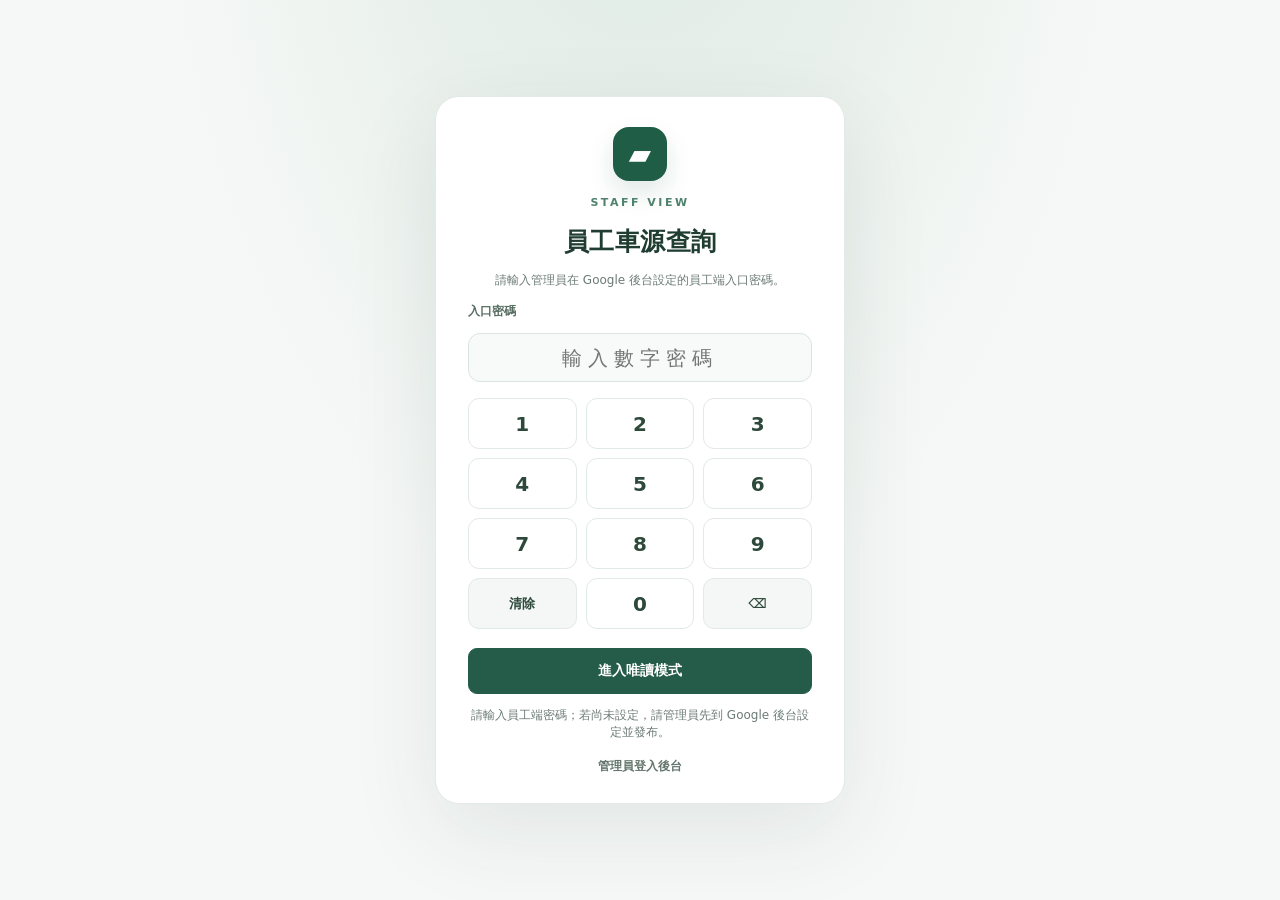
==== index.html @ 8488b162 "Add files via upload" ====
<!doctype html><html lang="zh-Hant"><head>
<meta charset="utf-8"><meta name="viewport" content="width=device-width,initial-scale=1,viewport-fit=cover">
<meta name="theme-color" content="#173c31"><meta name="description" content="車行 ERP 唯讀車源與貸款試算">
<title>車行 ERP｜員工查車</title><link rel="icon" type="image/svg+xml" href="assets/favicon.svg">
<link rel="stylesheet" href="assets/style.css?v=4.5"><link rel="manifest" href="manifest.webmanifest"><link rel="apple-touch-icon" href="assets/apple-touch-icon.png"><script defer src="site-config.js"></script><script defer src="assets/staff.js?v=4.5"></script>
<script>
window.addEventListener('error', function(ev) {
  var msg=document.getElementById('message'), count=document.getElementById('result-count');
  var gate=document.getElementById('staff-gate-note');
  if(gate && document.getElementById('staff-gate') && !document.getElementById('staff-gate').classList.contains('hidden')) { gate.textContent='員工頁程式發生錯誤：'+(ev.message||'未知錯誤');gate.classList.add('error'); }
  if(msg && count && count.textContent.indexOf('讀取')!==-1) {
    msg.textContent='前台程式執行失敗：'+(ev.message||'未知錯誤')+'。請確認 assets/staff.js 已更新到 V4.3。';
    msg.classList.remove('hidden');msg.classList.add('error');count.textContent='載入失敗';
  }
});
window.addEventListener('load', function(){
 setTimeout(function(){
  var count=document.getElementById('result-count'),msg=document.getElementById('message');
  if(count && msg && (count.textContent==='載入中…'||count.textContent==='正在讀取…')) {
   msg.textContent='前台啟動逾時：請確認 index.html 與 assets/staff.js 使用相同版本（V4.3）。';
   msg.classList.remove('hidden');msg.classList.add('error');count.textContent='載入逾時';
  }
 },18000);
});
</script></head><body>
<section id="staff-gate" class="staff-gate" aria-label="員工端入口密碼">
 <form id="staff-gate-form" class="staff-gate-panel" autocomplete="off">
  <div class="gate-mark">▰</div><p class="eyebrow">STAFF VIEW</p><h1>員工車源查詢</h1>
  <p class="small-muted">請輸入管理員在 Google 後台設定的員工端入口密碼。</p>
  <label for="staff-gate-pass">入口密碼</label>
  <input type="password" id="staff-gate-pass" required inputmode="none" pattern="[0-9]+" autocomplete="off" aria-label="數字入口密碼" placeholder="輸入數字密碼">
  <div class="pin-pad" id="staff-pin-pad" aria-label="螢幕數字鍵盤">
    <button type="button" data-pin="1">1</button><button type="button" data-pin="2">2</button><button type="button" data-pin="3">3</button>
    <button type="button" data-pin="4">4</button><button type="button" data-pin="5">5</button><button type="button" data-pin="6">6</button>
    <button type="button" data-pin="7">7</button><button type="button" data-pin="8">8</button><button type="button" data-pin="9">9</button>
    <button type="button" data-pin="clear" aria-label="清除">清除</button><button type="button" data-pin="0">0</button><button type="button" data-pin="back" aria-label="刪除一位">⌫</button>
  </div>
  <button type="submit" class="btn-primary" id="staff-gate-submit">進入唯讀模式</button>
  <div id="staff-gate-note" role="status" class="small-muted">準備檢查已發布的設定…</div>
  <a id="gate-admin-link" href="#" class="small-link">管理員登入後台</a>
 </form>
</section>
<div id="staff-app" class="hidden">
<header class="staff-header"><div class="staff-shell staff-header-in">
  <a href="./" class="identity identity-link"><div class="logo">▰</div><div><strong id="staff-brand">車行 ERP</strong><small>STAFF INVENTORY · READ ONLY</small></div></a>
  <nav class="header-actions"><a href="#" class="small-link" id="staff-admin-link" aria-disabled="true">登入後台</a><button type="button" class="small-link" id="staff-logout" style="border:0;background:transparent;cursor:pointer">離開唯讀</button><span class="chip">唯讀模式</span></nav>
</div></header>
<main class="staff-shell staff-main">
  <div class="staff-notice hidden" id="staff-notice"><b>公告</b><div class="staff-notice-clip"><span id="staff-notice-text"></span></div></div>
<section class="staff-home" aria-label="首頁展示圖片"><div id="staff-home-photo" class="staff-home-photo"><div class="staff-home-empty">DEALERSHIP · VEHICLE SHOWCASE</div></div><div class="staff-home-overlay"><strong>精選車源 · 車行 ERP</strong><small id="staff-home-counter">首頁圖片尚未發布</small></div><div class="staff-home-nav"><button type="button" id="staff-home-prev" aria-label="上一張">‹</button><button type="button" id="staff-home-next" aria-label="下一張">›</button></div><div id="staff-home-dots" class="staff-home-dots"></div></section>
<div class="staff-inventory-overview"><div><strong id="count-stock">—</strong><span>非售出</span></div><div><strong id="count-reserved">—</strong><span>收訂</span></div><div><strong id="count-incoming">—</strong><span>即將到港</span></div></div>
  <div class="public-warning">這是公開唯讀資料。確認報價或收訂前，請向管理員核實最新狀態。</div>
  <section class="toolbar panel-lite" aria-label="車輛搜尋與篩選">
   <div class="toolbar-grid"><label class="field search"><span>車輛搜尋</span><input id="search" type="search" placeholder="廠牌、型號、年份、配備…" autocomplete="off"></label>
    <div class="field"><span>廠牌（可複選）</span><details class="multi-select"><summary id="filter-label-brand">廠牌 · 全部</summary><div class="multi-menu" id="filter-brand"></div></details></div>
    <div class="field"><span>在庫位子（可複選）</span><details class="multi-select"><summary id="filter-label-location">在庫位子 · 全部</summary><div class="multi-menu" id="filter-location"></div></details></div>
    <div class="field"><span>車輛狀態（可複選）</span><details class="multi-select"><summary id="filter-label-status">車輛狀態 · 已選 3</summary><div class="multi-menu" id="filter-status"></div></details></div>
    <div class="field"><span>售賣形式（可複選）</span><details class="multi-select"><summary id="filter-label-sale-type">售賣形式 · 全部</summary><div class="multi-menu" id="filter-sale-type"></div></details></div>
    <label class="field"><span>排序</span><select id="sort"><option value="newest">最新購入</option><option value="age">在庫最久</option><option value="price-asc">價格低到高</option><option value="price-desc">價格高到低</option><option value="km">里程低到高</option></select></label>
   </div>
   <div class="toolbar-bottom"><div><button class="btn-lite" id="filters-clear" type="button">清除篩選</button> <strong id="result-count">載入中…</strong><span id="published-at" class="small-muted"></span></div><div class="toolbar-buttons"><button class="btn-lite" id="refresh">↻ 重新讀取</button><button class="btn-lite" id="loan-open">貸款試算</button><button class="btn-lite" id="tools-open">常用工具</button><label class="erp45-staff-layout" for="staff-grid-layout">每排 <select id="staff-grid-layout" aria-label="車源每排台數"><option value="1">1 台</option><option value="2" selected>2 台</option><option value="4">4 台</option></select></label><button class="btn-primary" id="print-open">列印清單</button></div></div>
  </section>
  <section aria-label="車源清單"><div class="section-title"><h2>車輛列表</h2><span id="selection-count" class="small-muted"></span></div><div id="message" class="message-box" role="status">正在讀取最新車源…</div><div id="car-grid" class="cars-grid"></div></section>
  <footer class="staff-footer">ERP V4.5 · GitHub Pages 唯讀車源。資料可能有發布延遲。</footer>
</main></div>
<div class="overlay hidden" id="car-modal" role="dialog" aria-modal="true" aria-labelledby="modal-title"><div class="detail-dialog"><div class="dialog-bar"><div><span class="eyebrow">VEHICLE DETAILS</span><h2 id="modal-title">車輛詳情</h2></div><button class="icon-button" id="modal-close" aria-label="關閉詳情">×</button></div><div class="detail-body" id="modal-body"></div></div></div>
<div class="overlay hidden" id="loan-modal" role="dialog" aria-modal="true" aria-labelledby="loan-title"><div class="small-dialog"><div class="dialog-bar"><h2 id="loan-title">車貸試算機</h2><button class="icon-button" id="loan-close" aria-label="關閉貸款試算">×</button></div><p class="small-muted">本息平均攤還示意，未包含手續費、動保費及其他費用。</p><div class="loan-fields"><label>車價（萬元）<input id="loan-price" type="number" min="0" value="100" step="0.1"></label><label>頭期款（萬元）<input id="loan-down" type="number" min="0" value="20" step="0.1"></label><label>年利率（%）<input id="loan-rate" type="number" min="0" value="4" step="0.1"></label><label>期數（月）<select id="loan-months"><option value="24">24</option><option value="36">36</option><option value="48">48</option><option value="60" selected>60</option><option value="72">72</option><option value="84">84</option></select></label></div><div class="loan-result"><span>預估每月繳款</span><strong id="loan-monthly">—</strong><small id="loan-details"></small></div><p id="loan-error" class="error-line" role="status"></p></div></div>
<div class="lightbox hidden" id="lightbox" role="dialog" aria-modal="true" aria-label="全螢幕照片"><button class="lightbox-close" id="lightbox-close">關閉 ×</button><button id="lightbox-prev" class="lightbox-prev" aria-label="上一張">‹</button><img id="lightbox-img" alt="車輛照片"><button id="lightbox-next" class="lightbox-next" aria-label="下一張">›</button><div class="lightbox-caption" id="lightbox-caption"></div></div>
<div class="overlay hidden" id="tools-modal" role="dialog" aria-modal="true" aria-labelledby="tools-title">
<div class="small-dialog"><div class="dialog-bar"><h2 id="tools-title">常用工具</h2><button class="icon-button" id="tools-close" type="button" aria-label="關閉工具列">×</button></div>
<p><button type="button" class="btn-lite" id="tools-loan">開啟車貸試算機</button></p>
<p><a class="btn-lite" target="_blank" rel="noopener noreferrer" href="https://austinshiang.github.io/carTax-/">汽車稅金結算計算機 ↗</a></p>
<p><a class="btn-lite" target="_blank" rel="noopener noreferrer" href="https://austinshiang.github.io/ImportFlow/">ImportFlow 進口車成本試算 ↗</a></p>
<p><a class="btn-lite" target="_blank" rel="noopener noreferrer" href="https://www.etax.nat.gov.tw/">財政部稅務入口網 ↗</a></p>
<p><a class="btn-lite" target="_blank" rel="noopener noreferrer" href="https://www.mvdis.gov.tw/">監理服務網 ↗</a></p>
</div></div>
<div id="staff-print-modal" class="overlay hidden erp45-print-overlay" role="dialog" aria-modal="true" aria-labelledby="staff-print-title"><div class="erp45-print-dialog"><div class="erp45-print-dialog-head"><div><h2 id="staff-print-title">A4 紙本方磚列印設定</h2><p>自訂篩選條件，以一排 5 台方磚樣式輸出至 A4 紙張</p></div><button id="staff-print-close" type="button" aria-label="關閉列印設定">×</button></div><div class="erp45-print-dialog-body" id="staff-print-options"></div><div class="erp45-print-dialog-foot"><span id="staff-print-count"></span><div><button id="staff-print-cancel" type="button" class="btn-lite">取消關閉</button><button id="staff-print-run" type="button" class="btn-primary">▣ 確認列印（A4 五欄）</button></div></div></div></div>
<div id="print-sheet" class="print-sheet"></div>
</body></html>
---- assets/style.css ----
:root{--bg:#f5f7f6;--text:#213831;--muted:#6c7b76;--line:#e2e9e4;--green:#245c49;--green2:#184b3a;--gold:#ac7932;--red:#b04c4d;--card:#fff;--shadow:0 12px 44px rgba(28,54,44,.065);font-family:system-ui,-apple-system,'Noto Sans TC','Microsoft JhengHei',sans-serif;color:var(--text);background:var(--bg)}*{box-sizing:border-box}body{margin:0}button,input,select{font:inherit}button{cursor:pointer}a{color:inherit;text-decoration:none}.hidden{display:none!important}.small-muted{font-size:12px;color:var(--muted)}.eyebrow{color:#4e826d;font-weight:800;font-size:11px;letter-spacing:2.5px;text-transform:uppercase}.chip{background:#e5f2e8;color:#265e43;border-radius:100px;font-size:11px;font-weight:800;padding:8px 11px;white-space:nowrap}.chip.soft{background:#edf2ef}.identity{display:flex;align-items:center;gap:12px}.identity .logo{width:45px;height:45px;border-radius:13px;background:var(--green2);color:#f6fff8;display:flex;align-items:center;justify-content:center;font-size:25px}.identity strong{display:block;font-size:17px;letter-spacing:.5px}.identity small{display:block;font-size:9px;color:var(--muted);letter-spacing:1.8px;margin-top:3px}.portal-body{min-height:100vh;background:radial-gradient(circle at 90% 7%,#e3f2e8,transparent 33%),#f6f8f6}.portal-wrap{max-width:1090px;margin:0 auto;padding:24px 24px 18px;min-height:100vh;display:flex;flex-direction:column}.portal-head{display:flex;align-items:center;justify-content:space-between;gap:12px}.portal-intro{margin:70px 0 40px;max-width:720px}.portal-intro h1{font-size:clamp(33px,5vw,57px);line-height:1.3;letter-spacing:-1.5px;margin:8px 0 14px}.portal-intro>p:last-child{font-size:15px;line-height:1.9;color:var(--muted)}.gateway-grid{display:grid;grid-template-columns:1fr 1fr;gap:22px}.gateway{display:flex;flex-direction:column;min-height:288px;border:1px solid var(--line);border-radius:22px;background:#fff;box-shadow:var(--shadow);padding:27px;transition:transform .18s,box-shadow .18s;position:relative}.gateway:hover{transform:translateY(-3px);box-shadow:0 20px 52px rgba(28,54,44,.11)}.gateway-icon{font-size:27px;font-weight:600;width:47px;height:47px;border-radius:14px;display:flex;align-items:center;justify-content:center;background:#eaf4ed;color:var(--green)}.admin-gateway .gateway-icon{background:#f0efe9;color:#817047}.gateway-tag{font-size:10px;font-weight:800;letter-spacing:1.5px;color:#618270;margin-top:24px}.admin-gateway .gateway-tag{color:#998055}.gateway h2{font-size:22px;margin:7px 0}.gateway p{font-size:13px;line-height:1.85;color:var(--muted);margin:3px 0 22px}.gateway-action{margin-top:auto;font-size:13px;font-weight:800;color:var(--green)}.gateway-action b{font-size:20px;vertical-align:middle;margin-left:7px}.admin-gateway[aria-disabled="true"]{opacity:.72}.portal-foot-note{background:#edf2ed;border:1px solid #dfebe2;border-radius:17px;padding:20px 23px;margin-top:25px;font-size:13px;line-height:1.85}.portal-foot-note p{color:var(--muted);margin:6px 0}.portal-foot-note #config-alert{color:#9a5438;font-weight:650}.portal-footer{color:#85938c;font-size:11px;margin-top:auto;padding-top:38px;text-align:center}.staff-header{background:#fff;border-bottom:1px solid var(--line);position:sticky;top:0;z-index:35}.staff-shell{max-width:1410px;margin:0 auto;padding:0 22px}.staff-header-in{min-height:72px;display:flex;align-items:center;justify-content:space-between;gap:15px}.header-actions{display:flex;gap:15px;align-items:center}.small-link{font-size:12px;font-weight:700;color:#63756d}.small-link[aria-disabled="true"]{opacity:.5;cursor:not-allowed}.staff-main{padding-top:24px}.staff-hero{background:linear-gradient(120deg,#1f5040,#335d4d);color:#fff;padding:26px 30px;border-radius:17px;display:flex;justify-content:space-between;gap:20px;align-items:center}.staff-hero .eyebrow{color:#b7dac2}.staff-hero h1{font-size:30px;letter-spacing:-.6px;margin:6px 0}.staff-hero p:not(.eyebrow){font-size:13px;color:#d4e5d9;margin:0}.hero-stats{display:flex;gap:23px}.hero-stats>div{text-align:center;min-width:66px}.hero-stats strong{font-size:28px;display:block;font-variant-numeric:tabular-nums}.hero-stats span{font-size:11px;color:#d4e5d9}.public-warning{margin:16px 0;background:#f9f4e6;border:1px solid #ebdfc1;border-radius:10px;color:#785e38;padding:11px 14px;font-size:12px;line-height:1.7}.panel-lite{background:var(--card);border:1px solid var(--line);border-radius:15px;box-shadow:var(--shadow)}.toolbar{padding:17px 18px;margin-bottom:19px}.toolbar-grid{display:grid;grid-template-columns:minmax(175px,1.6fr) repeat(5,minmax(90px,1fr));gap:10px}.field{display:flex;flex-direction:column;gap:6px;min-width:0}.field span{font-size:11px;font-weight:750;color:#697a71}.field input,.field select,.loan-fields input,.loan-fields select{height:39px;background:#fafcfb;border:1px solid #dce6df;border-radius:9px;padding:0 11px;min-width:0;width:100%;outline-color:#6ba88b}.toolbar-bottom{margin-top:16px;border-top:1px solid #edf0ec;padding-top:14px;display:flex;justify-content:space-between;align-items:center;gap:12px}.toolbar-bottom>div:first-child{display:flex;gap:12px;align-items:center;flex-wrap:wrap}.toolbar-bottom strong{font-size:14px}.toolbar-buttons{display:flex;gap:8px;flex-wrap:wrap}.btn-lite,.btn-primary{border:1px solid #dbe6df;background:white;color:var(--green);border-radius:9px;padding:10px 13px;font-weight:750;font-size:12px}.btn-primary{background:var(--green);border-color:var(--green);color:white}.btn-lite:disabled,.btn-primary:disabled{opacity:.45}.section-title{display:flex;align-items:center;justify-content:space-between;padding:0 2px;margin:15px 0 12px}.section-title h2{margin:0;font-size:19px}.cars-grid{display:grid;grid-template-columns:repeat(4,minmax(0,1fr));gap:16px}.car-card{border:1px solid #dce7e1;border-top:3px solid var(--loc,#338066);background:#fff;border-radius:14px;overflow:hidden;box-shadow:var(--shadow);cursor:pointer;position:relative;display:flex;flex-direction:column}.car-card:hover{transform:translateY(-2px);box-shadow:0 15px 32px rgba(20,48,36,.11)}.loc-0{--loc:#28745c}.loc-1{--loc:#457fa0}.loc-2{--loc:#b18a47}.loc-3{--loc:#8a6bb1}.loc-4{--loc:#b56f82}.loc-5{--loc:#60827c}.loc-6{--loc:#798d42}.loc-7{--loc:#9b7f86}.image-wrap{aspect-ratio:16/10;position:relative;background:#edf2ef;display:grid;place-items:center;overflow:hidden}.image-wrap img{width:100%;height:100%;object-fit:contain}.no-photo{color:#7f9188;font-size:12px}.status-badge{position:absolute;left:10px;top:10px;border-radius:6px;padding:6px 9px;font-size:11px;font-weight:850;color:white;background:#277355}.status-badge.reserved{background:#c37c27}.status-badge.incoming{background:#3a78a2}.status-badge.sold{background:#7e8081}.card-info{padding:14px 14px 15px;flex:1;display:flex;flex-direction:column}.card-info h3{font-size:16px;line-height:1.4;margin:4px 0;min-height:43px}.tiny-tags{display:flex;gap:6px;flex-wrap:wrap}.tiny-tag{font-size:10px;color:#446f61;background:#edf4ef;border-radius:5px;padding:4px 7px;font-weight:800}.tiny-tag.sale{color:#85613a;background:#f9f0e3}.car-meta{color:var(--muted);font-size:12px;margin:9px 0;line-height:1.8}.price-row{display:flex;justify-content:space-between;align-items:flex-end;gap:8px;margin-top:auto;padding-top:8px}.price-row strong{font-size:24px;color:#b54d43;letter-spacing:-.4px}.price-row strong small{font-size:12px;color:inherit}.price-row del{color:#96a49e;font-size:12px}.age{font-size:11px;border-radius:20px;padding:5px 8px;font-weight:800;background:#eaf5ed;color:#337451;white-space:nowrap}.age.warn{background:#fff1dc;color:#ae7c29}.age.urgent{background:#ffebeb;color:#ae4a4e}.age.none{background:#f0f3f1;color:#85918b}.sold-card img{filter:grayscale(1);opacity:.75}.message-box{padding:28px;text-align:center;background:#fff;border:1px dashed #d4e2d8;border-radius:12px;color:var(--muted);line-height:1.8;font-size:14px}.message-box.error{color:#ad4242;border-color:#f0c9c9;background:#fff8f8}.staff-footer{text-align:center;font-size:11px;color:#9aa6a0;padding:36px 0}.overlay{position:fixed;inset:0;background:rgba(18,33,27,.63);z-index:100;display:flex;align-items:center;justify-content:center;padding:20px}.detail-dialog{width:min(100%,910px);max-height:94dvh;overflow:auto;background:white;border-radius:15px;box-shadow:0 30px 90px rgba(0,0,0,.2)}.dialog-bar{display:flex;align-items:center;justify-content:space-between;padding:17px 21px;border-bottom:1px solid var(--line)}.dialog-bar h2{font-size:20px;margin:4px 0}.icon-button{border:0;background:#eff3ef;color:#506759;border-radius:9px;width:36px;height:36px;font-size:25px}.detail-body{padding:18px 21px 28px}.detail-main-photo{height:min(54vh,460px);background:#edf2ef;border-radius:12px;display:grid;place-items:center;overflow:hidden;cursor:zoom-in}.detail-main-photo img{width:100%;height:100%;object-fit:contain}.detail-thumbs{display:flex;gap:9px;overflow:auto;padding:12px 0}.detail-thumbs button{width:85px;height:62px;border-radius:7px;overflow:hidden;flex:none;border:2px solid transparent;background:#eef2ef;padding:0}.detail-thumbs button.selected{border-color:#236b4b}.detail-thumbs img{width:100%;height:100%;object-fit:contain}.detail-summary{display:flex;align-items:center;justify-content:space-between;gap:14px;flex-wrap:wrap}.detail-summary h3{margin:3px 0;font-size:24px}.detail-price{font-size:29px;font-weight:900;color:#b54d43}.detail-grid{margin-top:16px;display:grid;grid-template-columns:repeat(3,minmax(0,1fr));gap:9px}.detail-pair{background:#f7faf7;border:1px solid #e8eee8;border-radius:8px;padding:11px;min-width:0}.detail-pair b{font-size:10px;color:#809087;display:block;margin-bottom:6px}.detail-pair span{font-size:13px;overflow-wrap:anywhere}.detail-note{white-space:pre-wrap;line-height:1.85;font-size:13px;background:#f6f9f6;border-radius:9px;padding:14px}.small-dialog{width:min(100%,490px);max-height:90dvh;overflow:auto;background:white;border-radius:15px;padding:0 21px 21px}.small-dialog .dialog-bar{margin:0 -21px;padding:16px 21px}.small-dialog>p{line-height:1.7}.loan-fields{display:grid;grid-template-columns:1fr 1fr;gap:13px}.loan-fields label{font-size:12px;font-weight:650;color:var(--muted)}.loan-fields input,.loan-fields select{margin-top:6px}.loan-result{margin-top:16px;padding:17px;border-radius:12px;background:#eaf5ec}.loan-result span{display:block;color:#49725c;font-size:12px}.loan-result strong{display:block;font-size:30px;margin:6px 0;color:#1b6647}.loan-result small{color:#6a7f70;font-size:11px}.error-line{color:#ad4242;font-size:12px}.lightbox{position:fixed;z-index:200;inset:0;background:#111c19;display:grid;place-items:center}.lightbox img{width:min(94vw,1380px);height:85dvh;object-fit:contain}.lightbox-close,.lightbox-prev,.lightbox-next{position:absolute;border:0;color:#fff;background:#ffffff2a;border-radius:9px;padding:10px 14px;font-size:15px;z-index:1}.lightbox-close{right:20px;top:18px}.lightbox-prev,.lightbox-next{top:48%;font-size:36px;line-height:1}.lightbox-prev{left:13px}.lightbox-next{right:13px}.lightbox-caption{position:absolute;bottom:16px;color:#b9c7bf;font-size:12px}.print-sheet{display:none}.print-intro{font-size:12px;margin-bottom:8px}.print-cards{display:grid;grid-template-columns:repeat(4,1fr);gap:7px}.print-card{border:1px solid #ddd;border-radius:5px;overflow:hidden;break-inside:avoid;padding:5px}.print-card img{display:block;width:100%;height:84px;object-fit:contain}.print-card h4{font-size:11px;line-height:1.3;margin:4px 0}.print-card p{font-size:9px;margin:3px 0}.print-card strong{font-size:13px}.print-card.sold{filter:grayscale(1)}
@media(max-width:1200px){.toolbar-grid{grid-template-columns:repeat(3,minmax(0,1fr))}.toolbar-grid .search{grid-column:span 3}.cars-grid{grid-template-columns:repeat(3,minmax(0,1fr))}}@media(max-width:860px){.cars-grid{grid-template-columns:repeat(2,minmax(0,1fr))}.staff-hero{flex-direction:column;align-items:flex-start}.hero-stats{width:100%;justify-content:space-around}.portal-intro{margin:55px 0 28px}.gateway-grid{gap:12px}.gateway{padding:21px;min-height:300px}}@media(max-width:600px){.portal-wrap{padding:18px 15px}.portal-intro{margin:42px 0 22px}.portal-intro h1{font-size:35px}.portal-intro>p:last-child{font-size:13px}.gateway-grid{grid-template-columns:1fr}.gateway{min-height:230px}.portal-foot-note{font-size:12px;padding:15px}.staff-shell{padding:0 12px}.staff-header-in{min-height:66px}.identity .logo{width:39px;height:39px}.identity strong{font-size:14px}.identity small{font-size:8px;letter-spacing:.8px}.header-actions{gap:8px}.header-actions .chip{display:none}.small-link{font-size:11px}.staff-main{padding-top:12px}.staff-hero{padding:20px 17px;border-radius:13px}.staff-hero h1{font-size:25px}.hero-stats strong{font-size:23px}.toolbar{padding:13px}.toolbar-grid{grid-template-columns:repeat(2,minmax(0,1fr));gap:9px}.toolbar-grid .search{grid-column:span 2}.toolbar-bottom{align-items:stretch;flex-direction:column}.toolbar-buttons{display:grid;grid-template-columns:repeat(3,1fr)}.btn-lite,.btn-primary{padding:10px 7px;font-size:11px}.cars-grid{gap:9px}.card-info{padding:10px}.card-info h3{font-size:13px;min-height:38px}.car-meta{font-size:11px;margin:6px 0}.price-row{flex-direction:column;align-items:flex-start;gap:6px}.price-row strong{font-size:21px}.age{font-size:10px}.image-wrap{aspect-ratio:16/10}.status-badge{font-size:10px}.overlay{padding:6px}.detail-dialog{max-height:96dvh;border-radius:10px}.detail-body{padding:11px}.detail-main-photo{height:43dvh}.detail-thumbs button{width:69px;height:50px}.detail-grid{grid-template-columns:repeat(2,minmax(0,1fr))}.detail-summary h3{font-size:19px}.detail-price{font-size:23px}.dialog-bar{padding:12px}.dialog-bar h2{font-size:17px}.staff-footer{font-size:10px}}
@page{size:A4 landscape;margin:9mm}@media print{body{background:white!important}.staff-header,.staff-main,.overlay,.lightbox{display:none!important}.print-sheet{display:block!important}.print-card{break-inside:avoid}.print-card img{height:22mm}.print-cards{grid-template-columns:repeat(5,1fr)}.print-card h4{font-size:9px}.print-card p{font-size:8px}}

/* V3.8 square image preservation and checkbox facets */
.image-wrap{aspect-ratio:1/1;background:#f8faf8;overflow:hidden}
.image-wrap img{width:100%;height:100%;object-fit:contain;object-position:center}
.detail-main-photo{height:auto;min-height:240px;aspect-ratio:1/1;max-height:70dvh;background:#f8faf8}
.detail-main-photo img{max-width:100%;max-height:100%;object-fit:contain}
.multi-select{position:relative;width:100%}
.multi-select summary{border:1px solid #dce6df;border-radius:9px;padding:10px 11px;background:white;cursor:pointer;font-size:12px;list-style:none;white-space:nowrap;overflow:hidden;text-overflow:ellipsis}
.multi-select summary::after{content:'⌄';float:right;margin-left:6px}
.multi-select[open] summary{border-color:#42856b}
.multi-menu{position:absolute;z-index:65;top:calc(100% + 3px);left:0;width:max(100%,190px);max-height:260px;overflow:auto;background:#fff;border:1px solid #dce6df;border-radius:10px;padding:7px;box-shadow:0 15px 35px #12291f24}
.multi-option{display:flex;align-items:center;gap:9px;padding:8px;border-radius:6px;cursor:pointer;font-size:12px}
.multi-option:hover{background:#f0f5f1}.multi-option input{width:16px;height:16px;accent-color:#245c49}.multi-option small{margin-left:auto;color:#85918b}
@media(max-width:600px){.image-wrap{aspect-ratio:1/1}.detail-main-photo{height:auto;min-height:230px;max-height:62dvh}.multi-menu{width:max(100%,155px)}}


/* V3.8.2 image display fix */
.cars-grid{grid-template-columns:repeat(auto-fill,minmax(430px,1fr));gap:18px}
.car-card{display:grid;grid-template-columns:minmax(300px,44%) 1fr;align-items:stretch;min-height:248px}
.image-wrap{aspect-ratio:auto;min-height:230px;height:100%;padding:12px;background:#f5f7f5;overflow:hidden}
.image-wrap img{width:100%;height:100%;object-fit:contain!important;object-position:center center;display:block}
.card-info{padding:18px 18px 16px;min-width:0}
.card-info h3{font-size:18px;min-height:auto;margin-top:8px}
.price-row{padding-top:12px}
.detail-main-photo{height:min(58vh,500px);padding:12px;background:#f5f7f5}
.detail-main-photo img,.detail-thumbs img{object-fit:contain!important;object-position:center center}
@media (max-width:1100px){.cars-grid{grid-template-columns:repeat(2,minmax(0,1fr))}.car-card{display:flex;flex-direction:column;min-height:unset}.image-wrap{aspect-ratio:4/3;min-height:auto;height:auto}.card-info{padding:15px}}
@media (max-width:640px){.cars-grid{grid-template-columns:1fr}.image-wrap{aspect-ratio:4/3;padding:10px}.detail-main-photo{height:min(44vh,340px);padding:10px}}

/* V3.8.3: 與 Google 管理後台一致的橫式車卡（維持圖片完整不裁切） */
body{background:#fff}
.cars-grid{display:grid;grid-template-columns:repeat(2,minmax(0,1fr));gap:12px}
.car-card{display:flex;flex-direction:row;align-items:stretch;min-width:0;min-height:215px;max-height:none;border-radius:14px;border:1px solid #e1e7ed;border-left:5px solid var(--loc,#a3b6ab);background:#fff;overflow:hidden;box-shadow:0 4px 16px rgba(30,45,60,.045)}
.car-card.reserved-card{border-top:2px solid #e6a05b;border-right:2px solid #e6a05b;border-bottom:2px solid #e6a05b}
.image-wrap{flex:0 0 43%;width:43%;height:auto;min-height:215px;aspect-ratio:auto;padding:0;position:relative;overflow:hidden;background:#f6f7f7;display:flex;align-items:center;justify-content:center}
.image-wrap img{display:block;width:100%;height:100%;position:absolute;inset:0;object-fit:contain!important;object-position:center center}
.status-badge{position:absolute;top:9px;left:9px;z-index:2;box-shadow:0 3px 10px #0002;border-radius:7px;font-size:11px;padding:6px 9px}
.card-info{flex:1;min-width:0;padding:12px 15px 13px;display:flex;flex-direction:column;gap:0}
.card-info h3{font-size:15px;line-height:1.35;font-weight:850;min-height:0;margin:0 0 6px;overflow-wrap:anywhere}
.tiny-tags{display:flex;flex-wrap:wrap;gap:5px}
.tiny-tag{border:1px solid #dae6ed;background:#eef4f9;color:#36526c;border-radius:6px;font-weight:850;font-size:10px;padding:3px 7px}
.tiny-tag.location-tag{border-color:var(--loc,#d4e1d8);background:#f8faf9;color:#384657}
.tiny-tag.sale.consignment{border-color:#d6c7ea;background:#f5effc;color:#78539d}
.card-date{display:flex;align-items:center;gap:5px 8px;flex-wrap:wrap;font-size:11px;color:#637588;margin-top:7px}
.age{font-size:11px;padding:6px 9px;border-radius:8px}
.card-specs{display:grid;grid-template-columns:repeat(2,minmax(0,1fr));gap:5px 10px;color:#556575;font-size:11px;margin-top:10px}
.card-specs span{min-width:0;overflow-wrap:anywhere}
.price-row{margin-top:auto;padding-top:10px;display:flex;flex-direction:row;justify-content:space-between;align-items:flex-end;gap:8px}
.old-price{font-size:11px;color:#83909b;text-decoration:line-through}
.price-row strong{font-size:30px;color:#bc2e3b;font-weight:900;line-height:1;white-space:nowrap;letter-spacing:-.04em}
.price-row strong small{font-size:12px;letter-spacing:0}
.detail-main-photo{height:min(55vh,520px);min-height:240px;aspect-ratio:auto;background:#f7f8f8;padding:10px}
.detail-main-photo img{width:100%;height:100%;max-width:100%;max-height:100%;object-fit:contain!important}
.detail-thumbs img{object-fit:contain!important}
@media(max-width:1100px){.cars-grid{grid-template-columns:repeat(2,minmax(0,1fr))}.car-card{display:flex;flex-direction:row;min-height:195px}.image-wrap{min-height:195px;aspect-ratio:auto;flex-basis:42%;width:42%}.card-info{padding:11px 12px}.price-row strong{font-size:25px}.card-specs{font-size:10px;gap:4px 6px}}
@media(max-width:760px){.cars-grid{grid-template-columns:1fr}.car-card{min-height:195px}.image-wrap{min-height:195px;flex-basis:43%;width:43%}.card-info h3{font-size:14px}}
@media(max-width:440px){.car-card{min-height:185px}.image-wrap{min-height:185px;flex-basis:43%;width:43%}.card-info{padding:10px 9px 10px 8px}.card-info h3{font-size:13px}.card-specs{grid-template-columns:repeat(2,minmax(0,1fr));font-size:10px;gap:4px}.card-date{font-size:10px}.age{padding:4px 6px;font-size:10px}.price-row strong{font-size:24px}.detail-main-photo{height:min(46vh,350px)}}
@media print{.cars-grid{display:none!important}}

/* V3.9 GitHub read-only image and gate */
.image-wrap{padding:0!important;overflow:hidden!important}
.image-wrap img{position:absolute!important;left:0!important;right:auto!important;top:50%!important;bottom:auto!important;inset:auto!important;width:100%!important;height:auto!important;max-height:none!important;max-width:none!important;transform:translateY(-50%)!important;object-fit:unset!important;display:block!important}
/* The source width always fits the image box. Square photos fill its width; only top/bottom may crop. */
.staff-gate{min-height:100dvh;padding:22px;background:radial-gradient(circle at 95% 0%,#d6e9dd,transparent 45%),#f4f7f5;display:grid;place-items:center}
.staff-gate-panel{background:#fff;border:1px solid #dfebe2;border-radius:19px;box-shadow:0 20px 65px rgba(26,67,49,.10);padding:31px;width:min(100%,430px);display:flex;flex-direction:column;gap:14px}
.staff-gate-panel h1{font-size:27px;margin:0;color:#234737}.staff-gate-panel p{margin:0;line-height:1.7}
.staff-gate-panel label{font-size:12px;font-weight:800;color:#586e63}.staff-gate-panel input{width:100%;border:1px solid #cfddd4;background:#f9fbf9;border-radius:9px;padding:13px 12px;font-size:16px}
.staff-gate-panel .btn-primary{font-size:14px}.gate-mark{font-size:36px;color:#20664c}
.staff-gate-panel #staff-gate-note.error{color:#b33d4a}.staff-gate-panel .small-link{margin-top:5px}
.detail-actions{display:flex;gap:9px;flex-wrap:wrap;margin:10px 0 16px}
.detail-actions .btn-lite{display:inline-flex;align-items:center;justify-content:center}
@media(max-width:600px){.staff-gate-panel{padding:25px 20px}.image-wrap img{width:100%!important;height:auto!important}}
@media print{.staff-gate,#tools-modal{display:none!important}}

/* V4.0: centered premium numeric entry */
.staff-gate{min-height:100dvh;display:flex;align-items:center;justify-content:center;padding:24px;background:radial-gradient(ellipse at 50% -28%,#dce9e1 0%,transparent 55%),#f6f8f7}
.staff-gate-panel{width:min(100%,410px);margin:auto;background:#fff;border:1px solid #e3eae7;box-shadow:0 28px 90px rgba(16,57,39,.095);border-radius:24px;padding:30px 32px 28px;display:flex;flex-direction:column;align-items:stretch;gap:13px;text-align:center}
.staff-gate-panel .gate-mark{width:54px;height:54px;margin:0 auto;background:#1f5d46;border-radius:16px;display:grid;place-items:center;color:#fff;box-shadow:0 12px 24px #21594022;font-size:29px}
.staff-gate-panel h1{font-size:25px;letter-spacing:.02em;color:#203d32;margin:0}
.staff-gate-panel p{line-height:1.65;margin:0}.staff-gate-panel label{text-align:left;font-size:12px;font-weight:750}
.staff-gate-panel input{height:49px;font-size:20px;text-align:center;letter-spacing:.3em;border-radius:12px;background:#f8faf9;border:1px solid #d9e5dc}
.pin-pad{display:grid;grid-template-columns:repeat(3,minmax(0,1fr));gap:9px;margin:3px 0 6px}
.pin-pad button{min-height:51px;border-radius:11px;border:1px solid #e2eae5;background:#fff;color:#2d493b;font-weight:750;font-size:20px;transition:background .12s,transform .12s}
.pin-pad button:active{background:#e4f0e9;transform:scale(.97)}.pin-pad button[data-pin="clear"],.pin-pad button[data-pin="back"]{font-size:13px;background:#f4f7f5}
.staff-gate-panel #staff-gate-submit{font-size:14px;min-height:46px}.staff-gate-panel .small-link{margin-top:4px}
@media(max-width:460px){.staff-gate{padding:12px}.staff-gate-panel{padding:25px 21px;border-radius:17px}.pin-pad button{min-height:48px}}

/* V4.0: consistent branded printing */
.staff-print-head{display:flex;align-items:center;gap:12px;padding-bottom:13px;margin-bottom:14px;border-bottom:2px solid #236647;break-after:avoid}
.staff-print-logo{background:#226747;color:#fff;border-radius:10px;width:44px;height:44px;display:grid;place-items:center;font-size:25px}.staff-print-head small{font-size:9px;color:#7a8d80;letter-spacing:1.3px}.staff-print-head h1{font-size:22px;margin:2px 0}.staff-print-head p{font-size:11px;margin:0;color:#63796b}.staff-print-head>span{font-size:10px;color:#667b70;margin-left:auto}.staff-print-foot{margin-top:18px;border-top:1px solid #d7e4db;padding-top:9px;font-size:10px;color:#7a877f}
/* Adjustable image position by changing only --photo-y; photo width always fills the available frame. */
.image-wrap{--photo-y:0px;overflow:hidden;position:relative}
.image-wrap img{position:absolute!important;inset:auto!important;left:0!important;top:calc(50% + var(--photo-y))!important;width:100%!important;height:auto!important;max-width:none!important;max-height:none!important;transform:translateY(-50%)!important;object-fit:unset!important}
@media print{.staff-print-head,.staff-print-foot{-webkit-print-color-adjust:exact;print-color-adjust:exact}.print-card img{object-fit:contain!important}.print-intro{display:none}}

/* V4.1 已售出強調：只在售出車卡呈現，不阻擋滑鼠點入詳情 */
.sold-card .image-wrap{position:relative}
.sold-stamp{position:absolute;z-index:5;top:50%;left:50%;transform:translate(-50%,-50%) rotate(-12deg);padding:10px 20px 9px;border:4px double #b7353f;border-radius:7px;background:rgba(255,249,249,.92);box-shadow:0 5px 18px rgba(30,20,20,.14);color:#aa2839;font-size:clamp(21px,3vw,38px);font-weight:950;letter-spacing:.08em;line-height:1;pointer-events:none;text-align:center}
.sold-stamp small{display:block;font-size:11px;letter-spacing:.25em;margin-top:6px}
.sold-date{width:100%;font-size:11px;font-weight:800;color:#ac3b45;background:#fff2f2;border-radius:5px;padding:5px 7px;margin-top:2px}
.sold-detail-note{display:block;margin:10px 0;padding:10px 13px;border:2px solid #c14452;background:#fff3f3;color:#ad3142;font-weight:850;letter-spacing:.04em;border-radius:8px}
@media(max-width:560px){.sold-stamp{font-size:22px;padding:7px 12px;border-width:3px}.sold-stamp small{font-size:9px}}

/* V4.2 唯讀車源清單列印：車照滿版，價格突出 */
@media print{
 .print-cards{grid-template-columns:repeat(4,minmax(0,1fr))!important;gap:3mm!important}
 .print-card{padding:0!important;border:1px solid #cdd8d0!important;border-radius:2mm!important;display:flex!important;flex-direction:column;break-inside:avoid!important;overflow:hidden!important;background:#fff!important}
 .print-photo{width:100%;height:37mm;display:block;overflow:hidden;background:#f6f7f6}
 .print-photo img{width:100%!important;height:100%!important;object-fit:cover!important;object-position:center 44%!important;display:block!important}
 .print-photo-empty{display:grid;place-items:center;font-size:10px;color:#9aa59e}
 .print-card h4{padding:2mm 2.2mm 0;margin:0!important;font-size:9pt!important;min-height:22pt;line-height:1.2}
 .print-card p{padding:0 2.2mm;font-size:7pt!important;margin:1mm 0!important}
 .print-card strong{display:block;background:#fff1f1;color:#b9283c!important;font-size:16pt!important;font-weight:900;margin-top:auto;text-align:right;padding:1.7mm 2mm;line-height:1.1;-webkit-print-color-adjust:exact;print-color-adjust:exact}
 .print-card.sold .print-photo img{filter:grayscale(1)}
}


/* V4.3: synced public marquee and home carousel */
.staff-notice{display:flex;align-items:center;gap:12px;margin:15px 0 12px;background:#eaf4ef;border:1px solid #d5e8dd;border-radius:11px;min-height:42px;padding:6px 12px;color:#245d46;overflow:hidden}
.staff-notice>b{background:#246248;color:white;padding:6px 10px;border-radius:6px;font-size:11px;flex:none}
.staff-notice-clip{flex:1;min-width:0;overflow:hidden;white-space:nowrap}.staff-notice-clip span{display:inline-block;white-space:nowrap;padding-left:100%;animation:staff-ticker 22s linear infinite;font-size:13px;font-weight:750}
.staff-notice:hover span{animation-play-state:paused}@keyframes staff-ticker{from{transform:translateX(0)}to{transform:translateX(-100%)}}
.staff-home{position:relative;overflow:hidden;height:clamp(220px,27vw,385px);border-radius:16px;margin:0 0 13px;background:#235b45;color:white}
.staff-home-photo{position:absolute;inset:0;display:grid;place-items:center}.staff-home-photo img{width:100%;height:100%;object-fit:cover;object-position:center}
.staff-home-empty{font-size:clamp(14px,2.2vw,27px);font-weight:850;letter-spacing:2px;opacity:.55;padding:25px;text-align:center}
.staff-home-overlay{position:absolute;bottom:0;left:0;right:0;padding:36px 26px 22px;display:flex;flex-direction:column;gap:3px;background:linear-gradient(transparent,rgba(4,28,16,.75));pointer-events:none}.staff-home-overlay strong{font-size:21px}.staff-home-overlay small{font-size:12px}
.staff-home-nav{position:absolute;right:13px;top:47%;display:flex;gap:8px}.staff-home-nav button{width:37px;height:37px;border:0;border-radius:100%;background:#ffffffdf;color:#174c36;font-size:25px;cursor:pointer}
.staff-home-dots{position:absolute;top:17px;left:22px;display:flex;gap:6px}.staff-home-dots button{width:8px;height:8px;background:#ffffff77;border:0;padding:0;border-radius:10px}.staff-home-dots button.selected{width:22px;background:white}
.staff-inventory-overview{display:flex;justify-content:space-around;padding:13px;background:#f4f8f5;border-radius:12px;border:1px solid #dfe9e3;margin-bottom:15px;gap:10px}.staff-inventory-overview>div{text-align:center}.staff-inventory-overview strong{font-size:23px;display:block;color:#245d46}.staff-inventory-overview span{font-size:11px;color:#77887d}
@media(max-width:600px){.staff-home{height:216px}.staff-home-overlay{padding:28px 18px 14px}.staff-home-overlay strong{font-size:16px}}
@media(prefers-reduced-motion:reduce){.staff-notice-clip span{animation:none;padding-left:0;white-space:normal}}
@media print{.staff-notice,.staff-home,.staff-inventory-overview{display:none!important}}
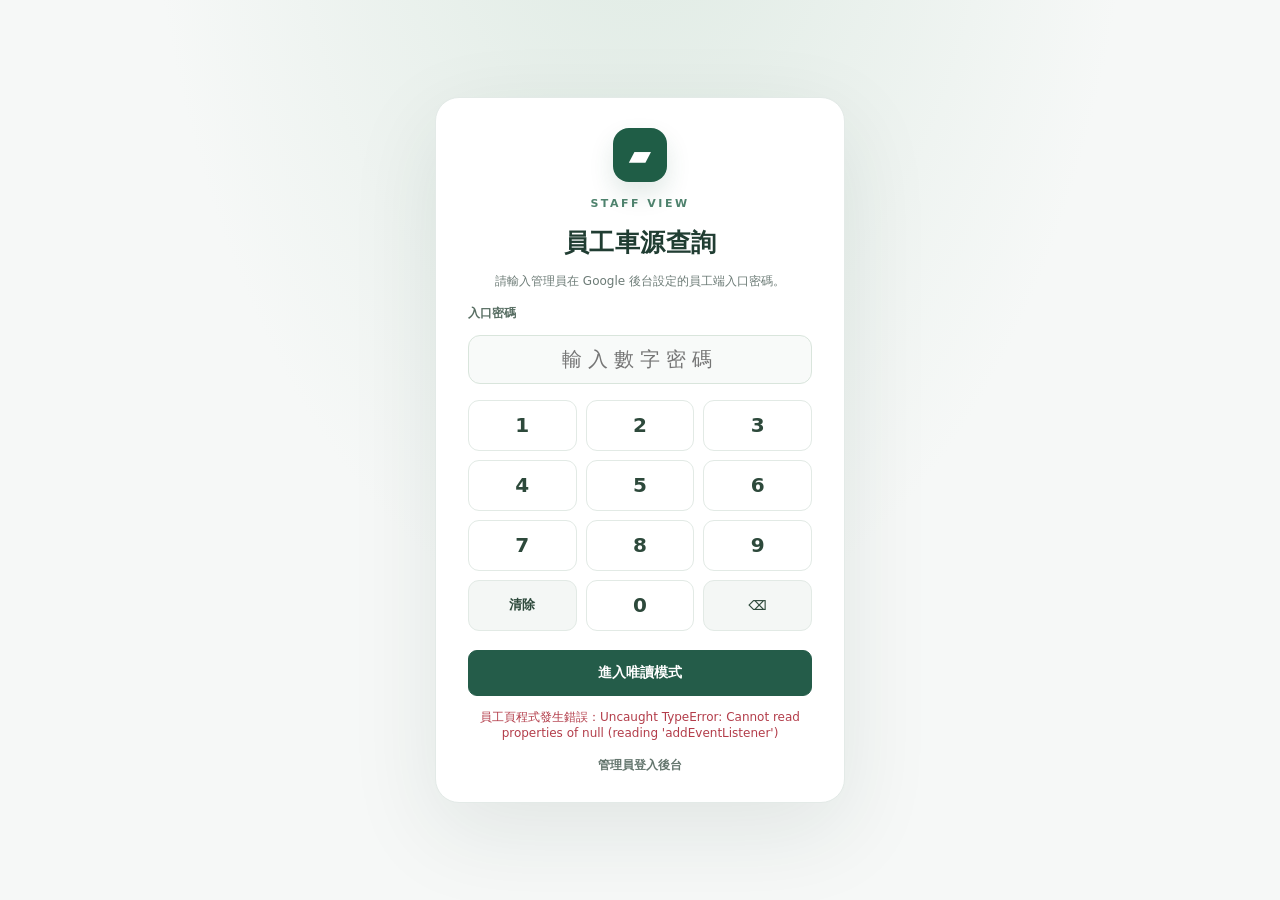
==== commit 0a228fbc: "Add files via upload" ====
--- a/index.html
+++ b/index.html
@@ -2,7 +2,7 @@
 <meta charset="utf-8"><meta name="viewport" content="width=device-width,initial-scale=1,viewport-fit=cover">
 <meta name="theme-color" content="#173c31"><meta name="description" content="車行 ERP 唯讀車源與貸款試算">
 <title>車行 ERP｜員工查車</title><link rel="icon" type="image/svg+xml" href="assets/favicon.svg">
-<link rel="stylesheet" href="assets/style.css?v=4.5"><link rel="manifest" href="manifest.webmanifest"><link rel="apple-touch-icon" href="assets/apple-touch-icon.png"><script defer src="site-config.js"></script><script defer src="assets/staff.js?v=4.5"></script>
+<link rel="stylesheet" href="assets/style.css?v=4.6"><link rel="manifest" href="manifest.webmanifest"><link rel="apple-touch-icon" href="assets/apple-touch-icon.png"><script defer src="site-config.js"></script><script defer src="assets/staff.js?v=4.6"></script>
 <script>
 window.addEventListener('error', function(ev) {
   var msg=document.getElementById('message'), count=document.getElementById('result-count');
@@ -58,22 +58,14 @@
     <div class="field"><span>售賣形式（可複選）</span><details class="multi-select"><summary id="filter-label-sale-type">售賣形式 · 全部</summary><div class="multi-menu" id="filter-sale-type"></div></details></div>
     <label class="field"><span>排序</span><select id="sort"><option value="newest">最新購入</option><option value="age">在庫最久</option><option value="price-asc">價格低到高</option><option value="price-desc">價格高到低</option><option value="km">里程低到高</option></select></label>
    </div>
-   <div class="toolbar-bottom"><div><button class="btn-lite" id="filters-clear" type="button">清除篩選</button> <strong id="result-count">載入中…</strong><span id="published-at" class="small-muted"></span></div><div class="toolbar-buttons"><button class="btn-lite" id="refresh">↻ 重新讀取</button><button class="btn-lite" id="loan-open">貸款試算</button><button class="btn-lite" id="tools-open">常用工具</button><label class="erp45-staff-layout" for="staff-grid-layout">每排 <select id="staff-grid-layout" aria-label="車源每排台數"><option value="1">1 台</option><option value="2" selected>2 台</option><option value="4">4 台</option></select></label><button class="btn-primary" id="print-open">列印清單</button></div></div>
+   <div class="toolbar-bottom"><div><button class="btn-lite" id="filters-clear" type="button">清除篩選</button> <strong id="result-count">載入中…</strong><span id="published-at" class="small-muted"></span></div><div class="toolbar-buttons"><button class="btn-lite" id="refresh">↻ 重新讀取</button><button class="btn-lite" id="loan-open">貸款試算</button><a class="btn-lite erp46-tool-btn" target="_blank" rel="noopener noreferrer" href="https://austinshiang.github.io/carTax-/">汽車稅金計算 ↗</a><a class="btn-lite erp46-tool-btn" target="_blank" rel="noopener noreferrer" href="https://austinshiang.github.io/ImportFlow/">進口車成本 ↗</a><label class="erp45-staff-layout" for="staff-grid-layout">每排 <select id="staff-grid-layout" aria-label="車源每排台數"><option value="1">1 台</option><option value="2" selected>2 台</option><option value="4">4 台</option></select></label><button class="btn-primary" id="print-open">列印清單</button></div></div>
   </section>
   <section aria-label="車源清單"><div class="section-title"><h2>車輛列表</h2><span id="selection-count" class="small-muted"></span></div><div id="message" class="message-box" role="status">正在讀取最新車源…</div><div id="car-grid" class="cars-grid"></div></section>
-  <footer class="staff-footer">ERP V4.5 · GitHub Pages 唯讀車源。資料可能有發布延遲。</footer>
+  <footer class="staff-footer">ERP V4.6 · GitHub Pages 唯讀車源。資料可能有發布延遲。</footer>
 </main></div>
 <div class="overlay hidden" id="car-modal" role="dialog" aria-modal="true" aria-labelledby="modal-title"><div class="detail-dialog"><div class="dialog-bar"><div><span class="eyebrow">VEHICLE DETAILS</span><h2 id="modal-title">車輛詳情</h2></div><button class="icon-button" id="modal-close" aria-label="關閉詳情">×</button></div><div class="detail-body" id="modal-body"></div></div></div>
 <div class="overlay hidden" id="loan-modal" role="dialog" aria-modal="true" aria-labelledby="loan-title"><div class="small-dialog"><div class="dialog-bar"><h2 id="loan-title">車貸試算機</h2><button class="icon-button" id="loan-close" aria-label="關閉貸款試算">×</button></div><p class="small-muted">本息平均攤還示意，未包含手續費、動保費及其他費用。</p><div class="loan-fields"><label>車價（萬元）<input id="loan-price" type="number" min="0" value="100" step="0.1"></label><label>頭期款（萬元）<input id="loan-down" type="number" min="0" value="20" step="0.1"></label><label>年利率（%）<input id="loan-rate" type="number" min="0" value="4" step="0.1"></label><label>期數（月）<select id="loan-months"><option value="24">24</option><option value="36">36</option><option value="48">48</option><option value="60" selected>60</option><option value="72">72</option><option value="84">84</option></select></label></div><div class="loan-result"><span>預估每月繳款</span><strong id="loan-monthly">—</strong><small id="loan-details"></small></div><p id="loan-error" class="error-line" role="status"></p></div></div>
 <div class="lightbox hidden" id="lightbox" role="dialog" aria-modal="true" aria-label="全螢幕照片"><button class="lightbox-close" id="lightbox-close">關閉 ×</button><button id="lightbox-prev" class="lightbox-prev" aria-label="上一張">‹</button><img id="lightbox-img" alt="車輛照片"><button id="lightbox-next" class="lightbox-next" aria-label="下一張">›</button><div class="lightbox-caption" id="lightbox-caption"></div></div>
-<div class="overlay hidden" id="tools-modal" role="dialog" aria-modal="true" aria-labelledby="tools-title">
-<div class="small-dialog"><div class="dialog-bar"><h2 id="tools-title">常用工具</h2><button class="icon-button" id="tools-close" type="button" aria-label="關閉工具列">×</button></div>
-<p><button type="button" class="btn-lite" id="tools-loan">開啟車貸試算機</button></p>
-<p><a class="btn-lite" target="_blank" rel="noopener noreferrer" href="https://austinshiang.github.io/carTax-/">汽車稅金結算計算機 ↗</a></p>
-<p><a class="btn-lite" target="_blank" rel="noopener noreferrer" href="https://austinshiang.github.io/ImportFlow/">ImportFlow 進口車成本試算 ↗</a></p>
-<p><a class="btn-lite" target="_blank" rel="noopener noreferrer" href="https://www.etax.nat.gov.tw/">財政部稅務入口網 ↗</a></p>
-<p><a class="btn-lite" target="_blank" rel="noopener noreferrer" href="https://www.mvdis.gov.tw/">監理服務網 ↗</a></p>
-</div></div>
 <div id="staff-print-modal" class="overlay hidden erp45-print-overlay" role="dialog" aria-modal="true" aria-labelledby="staff-print-title"><div class="erp45-print-dialog"><div class="erp45-print-dialog-head"><div><h2 id="staff-print-title">A4 紙本方磚列印設定</h2><p>自訂篩選條件，以一排 5 台方磚樣式輸出至 A4 紙張</p></div><button id="staff-print-close" type="button" aria-label="關閉列印設定">×</button></div><div class="erp45-print-dialog-body" id="staff-print-options"></div><div class="erp45-print-dialog-foot"><span id="staff-print-count"></span><div><button id="staff-print-cancel" type="button" class="btn-lite">取消關閉</button><button id="staff-print-run" type="button" class="btn-primary">▣ 確認列印（A4 五欄）</button></div></div></div></div>
 <div id="print-sheet" class="print-sheet"></div>
 </body></html>
--- a/assets/style.css
+++ b/assets/style.css
@@ -133,3 +133,55 @@
 @media(max-width:600px){.staff-home{height:216px}.staff-home-overlay{padding:28px 18px 14px}.staff-home-overlay strong{font-size:16px}}
 @media(prefers-reduced-motion:reduce){.staff-notice-clip span{animation:none;padding-left:0;white-space:normal}}
 @media print{.staff-notice,.staff-home,.staff-inventory-overview{display:none!important}}
+
+/* V4.5 layout control: default two cars per row */
+.erp45-staff-layout{display:inline-flex;align-items:center;gap:7px;white-space:nowrap;font-size:12px;font-weight:800;color:#557066}
+.erp45-staff-layout select{width:76px;height:35px;border:1px solid #d3e4da;border-radius:8px;background:#fff;color:#275a44;padding:0 6px}
+.cars-grid.erp45-cols-1{grid-template-columns:repeat(1,minmax(0,1fr))!important}
+.cars-grid.erp45-cols-2{grid-template-columns:repeat(2,minmax(0,1fr))!important}
+.cars-grid.erp45-cols-4{grid-template-columns:repeat(4,minmax(0,1fr))!important}
+.cars-grid.erp45-cols-4 .car-card{flex-direction:column!important;min-height:285px}
+.cars-grid.erp45-cols-4 .image-wrap{width:100%!important;flex:0 0 auto!important;min-height:160px!important;height:160px!important}
+.cars-grid.erp45-cols-4 .card-info{padding:11px}
+.cars-grid.erp45-cols-4 .price-row strong{font-size:23px}
+.cars-grid.erp45-cols-4 .card-specs{grid-template-columns:repeat(2,minmax(0,1fr))}
+@media(max-width:1000px){.cars-grid.erp45-cols-4{grid-template-columns:repeat(2,minmax(0,1fr))!important}}
+@media(max-width:720px){.cars-grid.erp45-cols-2,.cars-grid.erp45-cols-4{grid-template-columns:1fr!important}}
+/* V4.5 popup matches admin's A4 print options */
+.erp45-print-overlay{z-index:180;padding:12px;align-items:center}
+.erp45-print-dialog{width:min(100%,620px);max-height:94dvh;display:flex;flex-direction:column;border-radius:18px;overflow:hidden;background:white;box-shadow:0 30px 100px rgba(0,0,0,.24)}
+.erp45-print-dialog-head{background:#f6f8fa;padding:18px 22px;display:flex;justify-content:space-between;gap:12px;align-items:flex-start;border-bottom:1px solid #e6ebef}
+.erp45-print-dialog-head h2{margin:0;font-size:20px;color:#203a4b}.erp45-print-dialog-head p{margin:6px 0 0;font-size:12px;color:#8696a6}
+.erp45-print-dialog-head button{border:1px solid #e4eaf0;background:white;width:34px;height:34px;border-radius:50%;font-size:24px;color:#8195a4;cursor:pointer}
+.erp45-print-dialog-body{padding:13px 21px;overflow-y:auto}
+.erp45-print-group{padding:13px 0;border-bottom:1px solid #e7edf0}
+.erp45-print-title{display:flex;align-items:center;justify-content:space-between;font-size:13px;color:#394d63;gap:7px;margin-bottom:10px}
+.erp45-print-title span,.erp45-print-title button{font-size:11px;color:#159a78}.erp45-print-title button{background:none;border:0;cursor:pointer;font-weight:850;padding:3px}
+.erp45-print-checks{display:grid;grid-template-columns:repeat(4,minmax(0,1fr));gap:7px}
+.erp45-print-check{display:flex;align-items:center;gap:7px;border:1px solid #dce5ea;background:#f8fbfd;padding:9px;border-radius:9px;font-size:11px;color:#34495f;cursor:pointer}
+.erp45-print-check input{accent-color:#149c77}
+.erp45-print-checks.erp45-scroll{max-height:185px;overflow-y:auto;grid-template-columns:repeat(3,minmax(0,1fr));border:1px solid #e3e8ee;border-radius:11px;padding:10px}
+.erp45-print-dialog-foot{display:flex;align-items:center;justify-content:space-between;padding:14px 20px;border-top:1px solid #e6eaf0;gap:10px;flex-wrap:wrap}
+.erp45-print-dialog-foot #staff-print-count{font-size:12px;color:#4b7561;font-weight:800}
+.erp45-print-dialog-foot>div{display:flex;gap:8px}
+@media(max-width:550px){.erp45-print-checks,.erp45-print-checks.erp45-scroll{grid-template-columns:repeat(2,minmax(0,1fr))}.erp45-print-dialog-head h2{font-size:17px}.erp45-print-dialog-body{padding:8px 12px}}
+/* Printed inventory only; do not modify the screen cards */
+@page{size:A4 portrait;margin:8mm}
+@media print{
+ .print-sheet{display:block!important}
+ .staff-print-head{padding:0 0 2mm;margin:0 0 2mm;border-bottom:1.5pt solid #1e7652}
+ .staff-print-head .staff-print-logo{width:11mm;height:11mm;border-radius:2mm;font-size:17pt}
+ .staff-print-head h1{font-size:14pt!important;margin:1mm 0!important}
+ .staff-print-head p{font-size:7pt!important;margin:0!important}
+ .print-cards.erp45-print-5{grid-template-columns:repeat(5,minmax(0,1fr))!important;gap:2mm!important}
+ .print-cards.erp45-print-5 .print-card{break-inside:avoid!important;page-break-inside:avoid!important;display:flex!important;flex-direction:column!important;border:.45pt solid #cbd6d0!important;border-radius:1.5mm!important;overflow:hidden!important;padding:0!important;background:white!important}
+ .print-cards.erp45-print-5 .print-photo{width:100%!important;height:25mm!important;background:#f3f5f3}
+ .print-cards.erp45-print-5 .print-photo img{width:100%!important;height:100%!important;object-fit:cover!important;object-position:center 45%!important}
+ .erp45-print-card-body{padding:1.25mm!important;display:flex;flex:1;flex-direction:column}
+ .erp45-print-card-body h4{padding:0!important;margin:0!important;min-height:10mm!important;font-size:7pt!important;line-height:1.22}
+ .erp45-print-card-body h4 small{display:block;font-size:5.8pt;margin-bottom:.5mm}
+ .erp45-print-card-body p{padding:0!important;margin:.6mm 0!important;font-size:5.7pt!important;line-height:1.25}
+ .erp45-print-card-body strong{margin-top:auto!important;padding:.8mm 0 .2mm!important;text-align:right;font-size:14.5pt!important;color:#c72135!important;background:transparent!important;line-height:1.1}
+ .erp45-print-card-body strong small{font-size:6pt}
+ .print-sheet .staff-print-foot{display:none}
+}
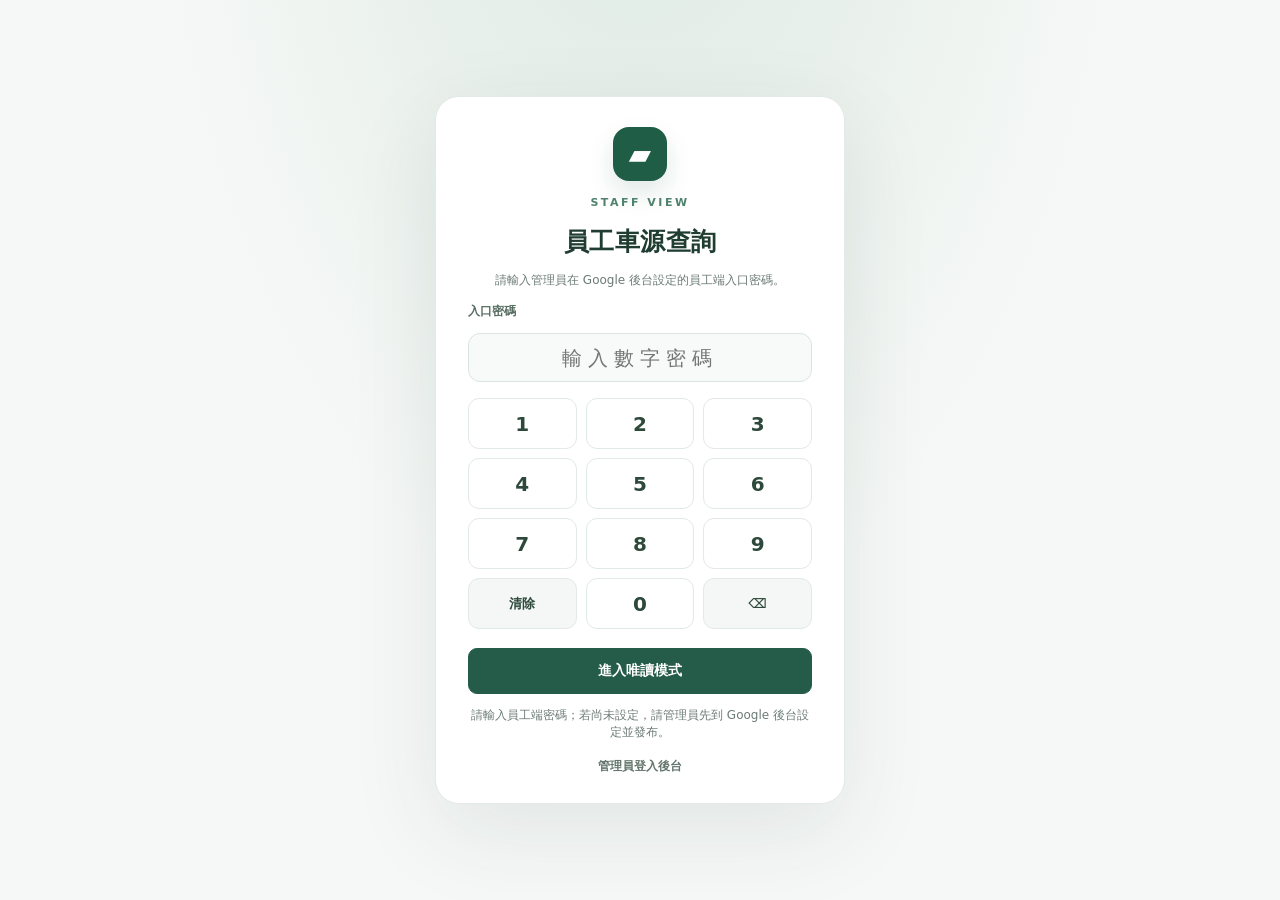
==== commit eeba9c4c: "Add files via upload" ====
--- a/index.html
+++ b/index.html
@@ -2,7 +2,7 @@
 <meta charset="utf-8"><meta name="viewport" content="width=device-width,initial-scale=1,viewport-fit=cover">
 <meta name="theme-color" content="#173c31"><meta name="description" content="車行 ERP 唯讀車源與貸款試算">
 <title>車行 ERP｜員工查車</title><link rel="icon" type="image/svg+xml" href="assets/favicon.svg">
-<link rel="stylesheet" href="assets/style.css?v=4.6"><link rel="manifest" href="manifest.webmanifest"><link rel="apple-touch-icon" href="assets/apple-touch-icon.png"><script defer src="site-config.js"></script><script defer src="assets/staff.js?v=4.6"></script>
+<link rel="stylesheet" href="assets/style.css?v=4.7"><link rel="manifest" href="manifest.webmanifest"><link rel="apple-touch-icon" href="assets/apple-touch-icon.png"><script defer src="site-config.js"></script><script defer src="assets/staff.js?v=4.7"></script>
 <script>
 window.addEventListener('error', function(ev) {
   var msg=document.getElementById('message'), count=document.getElementById('result-count');
@@ -48,8 +48,12 @@
 <main class="staff-shell staff-main">
   <div class="staff-notice hidden" id="staff-notice"><b>公告</b><div class="staff-notice-clip"><span id="staff-notice-text"></span></div></div>
 <section class="staff-home" aria-label="首頁展示圖片"><div id="staff-home-photo" class="staff-home-photo"><div class="staff-home-empty">DEALERSHIP · VEHICLE SHOWCASE</div></div><div class="staff-home-overlay"><strong>精選車源 · 車行 ERP</strong><small id="staff-home-counter">首頁圖片尚未發布</small></div><div class="staff-home-nav"><button type="button" id="staff-home-prev" aria-label="上一張">‹</button><button type="button" id="staff-home-next" aria-label="下一張">›</button></div><div id="staff-home-dots" class="staff-home-dots"></div></section>
-<div class="staff-inventory-overview"><div><strong id="count-stock">—</strong><span>非售出</span></div><div><strong id="count-reserved">—</strong><span>收訂</span></div><div><strong id="count-incoming">—</strong><span>即將到港</span></div></div>
-  <div class="public-warning">這是公開唯讀資料。確認報價或收訂前，請向管理員核實最新狀態。</div>
+<section class="staff-inventory-overview erp47-overview" aria-label="車行當月與年度統計">
+ <div class="erp47-stat erp47-stat-stock"><span class="erp47-stat-icon" aria-hidden="true">🚙</span><div><span class="erp47-stat-label">目前在庫</span><strong id="count-stock">—</strong><small>非售出車輛</small></div></div>
+ <div class="erp47-stat erp47-stat-buy"><span class="erp47-stat-icon" aria-hidden="true">🛒</span><div><span class="erp47-stat-label">當月購買</span><strong id="count-bought">—</strong><small>本月入庫</small></div></div>
+ <div class="erp47-stat erp47-stat-sell"><span class="erp47-stat-icon" aria-hidden="true">🤝</span><div><span class="erp47-stat-label">當月售出</span><strong id="count-sold">—</strong><small>本月成交</small></div></div>
+ <div class="erp47-stat erp47-stat-year"><span class="erp47-stat-icon" aria-hidden="true">📈</span><div><span class="erp47-stat-label">年度累計</span><strong id="count-year-sold">—</strong><small>本年度售出</small></div></div>
+</section>
   <section class="toolbar panel-lite" aria-label="車輛搜尋與篩選">
    <div class="toolbar-grid"><label class="field search"><span>車輛搜尋</span><input id="search" type="search" placeholder="廠牌、型號、年份、配備…" autocomplete="off"></label>
     <div class="field"><span>廠牌（可複選）</span><details class="multi-select"><summary id="filter-label-brand">廠牌 · 全部</summary><div class="multi-menu" id="filter-brand"></div></details></div>
@@ -61,11 +65,20 @@
    <div class="toolbar-bottom"><div><button class="btn-lite" id="filters-clear" type="button">清除篩選</button> <strong id="result-count">載入中…</strong><span id="published-at" class="small-muted"></span></div><div class="toolbar-buttons"><button class="btn-lite" id="refresh">↻ 重新讀取</button><button class="btn-lite" id="loan-open">貸款試算</button><a class="btn-lite erp46-tool-btn" target="_blank" rel="noopener noreferrer" href="https://austinshiang.github.io/carTax-/">汽車稅金計算 ↗</a><a class="btn-lite erp46-tool-btn" target="_blank" rel="noopener noreferrer" href="https://austinshiang.github.io/ImportFlow/">進口車成本 ↗</a><label class="erp45-staff-layout" for="staff-grid-layout">每排 <select id="staff-grid-layout" aria-label="車源每排台數"><option value="1">1 台</option><option value="2" selected>2 台</option><option value="4">4 台</option></select></label><button class="btn-primary" id="print-open">列印清單</button></div></div>
   </section>
   <section aria-label="車源清單"><div class="section-title"><h2>車輛列表</h2><span id="selection-count" class="small-muted"></span></div><div id="message" class="message-box" role="status">正在讀取最新車源…</div><div id="car-grid" class="cars-grid"></div></section>
-  <footer class="staff-footer">ERP V4.6 · GitHub Pages 唯讀車源。資料可能有發布延遲。</footer>
+  <footer class="staff-footer">ERP V4.7 · GitHub Pages 唯讀車源。資料可能有發布延遲。</footer>
 </main></div>
 <div class="overlay hidden" id="car-modal" role="dialog" aria-modal="true" aria-labelledby="modal-title"><div class="detail-dialog"><div class="dialog-bar"><div><span class="eyebrow">VEHICLE DETAILS</span><h2 id="modal-title">車輛詳情</h2></div><button class="icon-button" id="modal-close" aria-label="關閉詳情">×</button></div><div class="detail-body" id="modal-body"></div></div></div>
 <div class="overlay hidden" id="loan-modal" role="dialog" aria-modal="true" aria-labelledby="loan-title"><div class="small-dialog"><div class="dialog-bar"><h2 id="loan-title">車貸試算機</h2><button class="icon-button" id="loan-close" aria-label="關閉貸款試算">×</button></div><p class="small-muted">本息平均攤還示意，未包含手續費、動保費及其他費用。</p><div class="loan-fields"><label>車價（萬元）<input id="loan-price" type="number" min="0" value="100" step="0.1"></label><label>頭期款（萬元）<input id="loan-down" type="number" min="0" value="20" step="0.1"></label><label>年利率（%）<input id="loan-rate" type="number" min="0" value="4" step="0.1"></label><label>期數（月）<select id="loan-months"><option value="24">24</option><option value="36">36</option><option value="48">48</option><option value="60" selected>60</option><option value="72">72</option><option value="84">84</option></select></label></div><div class="loan-result"><span>預估每月繳款</span><strong id="loan-monthly">—</strong><small id="loan-details"></small></div><p id="loan-error" class="error-line" role="status"></p></div></div>
 <div class="lightbox hidden" id="lightbox" role="dialog" aria-modal="true" aria-label="全螢幕照片"><button class="lightbox-close" id="lightbox-close">關閉 ×</button><button id="lightbox-prev" class="lightbox-prev" aria-label="上一張">‹</button><img id="lightbox-img" alt="車輛照片"><button id="lightbox-next" class="lightbox-next" aria-label="下一張">›</button><div class="lightbox-caption" id="lightbox-caption"></div></div>
 <div id="staff-print-modal" class="overlay hidden erp45-print-overlay" role="dialog" aria-modal="true" aria-labelledby="staff-print-title"><div class="erp45-print-dialog"><div class="erp45-print-dialog-head"><div><h2 id="staff-print-title">A4 紙本方磚列印設定</h2><p>自訂篩選條件，以一排 5 台方磚樣式輸出至 A4 紙張</p></div><button id="staff-print-close" type="button" aria-label="關閉列印設定">×</button></div><div class="erp45-print-dialog-body" id="staff-print-options"></div><div class="erp45-print-dialog-foot"><span id="staff-print-count"></span><div><button id="staff-print-cancel" type="button" class="btn-lite">取消關閉</button><button id="staff-print-run" type="button" class="btn-primary">▣ 確認列印（A4 五欄）</button></div></div></div></div>
+<div id="erp47-mobile-save" class="erp47-mobile-save hidden" role="dialog" aria-modal="true" aria-label="照片下載選項">
+  <div class="erp47-mobile-save-panel">
+    <div class="erp47-mobile-save-handle"></div>
+    <strong>儲存車輛照片</strong><p>可嘗試直接下載，或開啟原圖後由手機瀏覽器儲存。</p>
+    <button type="button" id="erp47-mobile-download" class="btn-primary">下載這張照片</button>
+    <button type="button" id="erp47-mobile-open" class="btn-lite">開啟原始照片</button>
+    <button type="button" id="erp47-mobile-close" class="btn-lite">取消</button>
+  </div>
+</div>
 <div id="print-sheet" class="print-sheet"></div>
 </body></html>
--- a/assets/style.css
+++ b/assets/style.css
@@ -185,3 +185,48 @@
  .erp45-print-card-body strong small{font-size:6pt}
  .print-sheet .staff-print-foot{display:none}
 }
+
+
+/* V4.6 — Mobile compact, preserve hero image ratio, full-resolution image download tools. */
+.erp46-download-bar{display:flex;align-items:center;gap:9px;flex-wrap:wrap;margin:10px 0 16px}
+.erp46-download-bar [disabled]{opacity:.45;cursor:not-allowed}
+#photo-download-status{width:100%;font-size:12px;color:#617669;line-height:1.6}
+.erp46-tool-btn{display:inline-flex;align-items:center;justify-content:center;white-space:normal;text-align:center}
+@media(max-width:650px){
+ /* Full 1920×540 banner geometry; image always keeps its natural ratio (no distortion/crop). */
+ .staff-home{height:auto!important;min-height:0!important;aspect-ratio:1920/540!important;border-radius:9px!important;margin-bottom:8px!important}
+ .staff-home-photo{width:100%;height:100%}
+ .staff-home-photo img{width:100%!important;height:100%!important;object-fit:contain!important;object-position:center!important}
+ .staff-home-overlay{padding:12px 10px 6px!important;background:linear-gradient(transparent,rgba(4,28,16,.45))!important}
+ .staff-home-overlay strong{font-size:12px!important}
+ .staff-home-overlay small{font-size:9px!important}
+ .staff-home-nav{right:5px!important;top:30%!important;gap:4px!important}
+ .staff-home-nav button{width:24px!important;height:24px!important;font-size:17px!important}
+ .staff-home-dots{top:7px!important;left:8px!important;gap:4px!important}
+ .staff-home-dots button{height:5px!important;width:5px!important}
+ .staff-home-dots button.selected{width:11px!important}
+ .staff-inventory-overview{padding:7px!important;margin-bottom:8px!important}
+ .staff-inventory-overview strong{font-size:17px!important}
+ .staff-inventory-overview span{font-size:10px!important}
+ .toolbar{padding:9px!important;margin-bottom:10px!important}
+ .toolbar-grid{display:grid!important;grid-template-columns:repeat(2,minmax(0,1fr))!important;gap:6px!important}
+ .toolbar-grid .search{grid-column:1/-1!important}
+ .toolbar-grid .field span{font-size:10px!important;line-height:1.2}
+ .toolbar-grid .field{gap:4px!important}
+ .toolbar-grid .field input,.toolbar-grid .field select,.toolbar-grid .multi-select summary{height:34px!important;min-height:34px!important;padding:7px 8px!important;font-size:12px!important;border-radius:7px!important}
+ .toolbar-grid .field input{font-size:16px!important} /* prevents iOS focus zoom; pinch zoom still permitted */
+ .multi-menu{max-height:220px!important;min-width:0!important;width:min(76vw,240px)!important}
+ .toolbar-bottom{margin-top:8px!important;padding-top:9px!important;gap:8px!important}
+ .toolbar-buttons{display:grid!important;grid-template-columns:repeat(2,minmax(0,1fr))!important;gap:6px!important}
+ .toolbar-buttons>.btn-lite,.toolbar-buttons>.btn-primary,.toolbar-buttons>.erp46-tool-btn{font-size:11px!important;padding:8px 6px!important;min-width:0;min-height:35px!important}
+ .toolbar-buttons .erp45-staff-layout{grid-column:1/2;font-size:11px}
+ .toolbar-buttons .erp45-staff-layout select{height:33px}
+ .toolbar-buttons #print-open{grid-column:2/3}
+ .erp46-download-bar{display:grid;grid-template-columns:1fr 1fr;gap:7px}
+ .erp46-download-bar button{font-size:11px;padding:10px 4px;white-space:normal}
+ .erp46-download-bar #photo-download-status{grid-column:1/-1}
+ /* Stops Safari's double-tap zoom while preserving pinch-to-zoom accessibility. */
+ body,button,a,.car-card,.image-wrap,.detail-main-photo,.detail-thumbs,.staff-home{touch-action:manipulation}
+}
+@media(prefers-reduced-motion:reduce){.staff-home-photo img{transition:none!important}}
+@media print{.erp46-download-bar{display:none!important}}
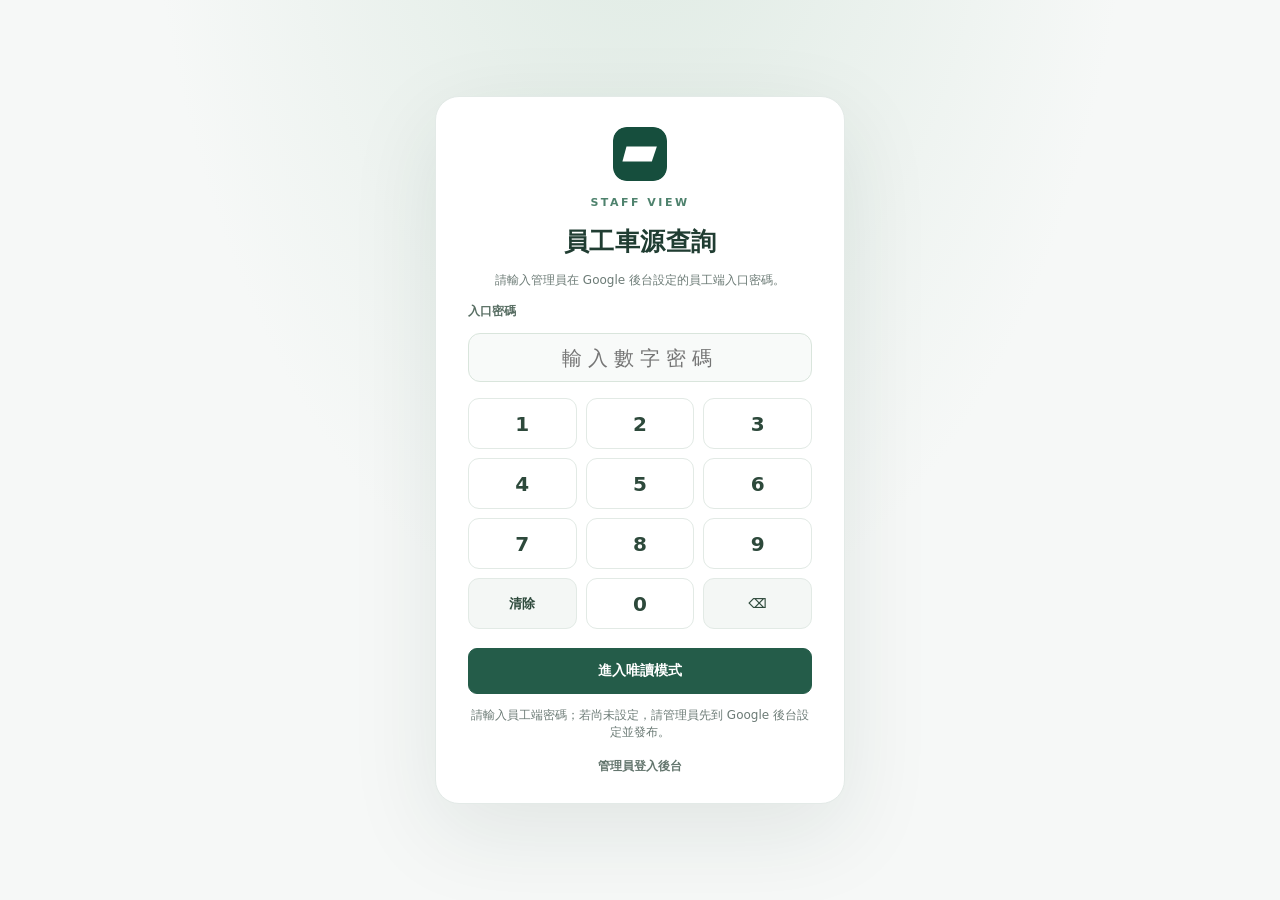
==== commit 1367fa8e: "Use replaceable GitHub logo in ERP entry and header" ====
--- a/index.html
+++ b/index.html
@@ -2,7 +2,7 @@
 <meta charset="utf-8"><meta name="viewport" content="width=device-width,initial-scale=1,viewport-fit=cover">
 <meta name="theme-color" content="#173c31"><meta name="description" content="車行 ERP 唯讀車源與貸款試算">
 <title>車行 ERP｜員工查車</title><link rel="icon" type="image/svg+xml" href="assets/favicon.svg">
-<link rel="stylesheet" href="assets/style.css?v=4.7"><link rel="manifest" href="manifest.webmanifest"><link rel="apple-touch-icon" href="assets/apple-touch-icon.png"><script defer src="site-config.js"></script><script defer src="assets/staff.js?v=4.7"></script>
+<link rel="stylesheet" href="assets/style.css?v=4.8"><link rel="manifest" href="manifest.webmanifest"><link rel="apple-touch-icon" href="assets/apple-touch-icon.png"><script defer src="site-config.js"></script><script defer src="assets/staff.js?v=4.8"></script>
 <script>
 window.addEventListener('error', function(ev) {
   var msg=document.getElementById('message'), count=document.getElementById('result-count');
@@ -25,7 +25,7 @@
 </script></head><body>
 <section id="staff-gate" class="staff-gate" aria-label="員工端入口密碼">
  <form id="staff-gate-form" class="staff-gate-panel" autocomplete="off">
-  <div class="gate-mark">▰</div><p class="eyebrow">STAFF VIEW</p><h1>員工車源查詢</h1>
+  <img class="erp410-gate-logo" src="assets/company-logo.svg?v=4.10" alt="車行 ERP Logo" width="54" height="54" style="display:block;border-radius:14px;object-fit:contain;margin:auto"><p class="eyebrow">STAFF VIEW</p><h1>員工車源查詢</h1>
   <p class="small-muted">請輸入管理員在 Google 後台設定的員工端入口密碼。</p>
   <label for="staff-gate-pass">入口密碼</label>
   <input type="password" id="staff-gate-pass" required inputmode="none" pattern="[0-9]+" autocomplete="off" aria-label="數字入口密碼" placeholder="輸入數字密碼">
@@ -42,7 +42,7 @@
 </section>
 <div id="staff-app" class="hidden">
 <header class="staff-header"><div class="staff-shell staff-header-in">
-  <a href="./" class="identity identity-link"><div class="logo">▰</div><div><strong id="staff-brand">車行 ERP</strong><small>STAFF INVENTORY · READ ONLY</small></div></a>
+  <a href="./" class="identity identity-link"><img class="erp410-header-logo" src="assets/company-logo.svg?v=4.10" alt="車行 ERP Logo" width="45" height="45" style="display:block;border-radius:13px;object-fit:contain"><div><strong id="staff-brand">車行 ERP</strong><small>STAFF INVENTORY · READ ONLY</small></div></a>
   <nav class="header-actions"><a href="#" class="small-link" id="staff-admin-link" aria-disabled="true">登入後台</a><button type="button" class="small-link" id="staff-logout" style="border:0;background:transparent;cursor:pointer">離開唯讀</button><span class="chip">唯讀模式</span></nav>
 </div></header>
 <main class="staff-shell staff-main">
@@ -50,8 +50,8 @@
 <section class="staff-home" aria-label="首頁展示圖片"><div id="staff-home-photo" class="staff-home-photo"><div class="staff-home-empty">DEALERSHIP · VEHICLE SHOWCASE</div></div><div class="staff-home-overlay"><strong>精選車源 · 車行 ERP</strong><small id="staff-home-counter">首頁圖片尚未發布</small></div><div class="staff-home-nav"><button type="button" id="staff-home-prev" aria-label="上一張">‹</button><button type="button" id="staff-home-next" aria-label="下一張">›</button></div><div id="staff-home-dots" class="staff-home-dots"></div></section>
 <section class="staff-inventory-overview erp47-overview" aria-label="車行當月與年度統計">
  <div class="erp47-stat erp47-stat-stock"><span class="erp47-stat-icon" aria-hidden="true">🚙</span><div><span class="erp47-stat-label">目前在庫</span><strong id="count-stock">—</strong><small>非售出車輛</small></div></div>
- <div class="erp47-stat erp47-stat-buy"><span class="erp47-stat-icon" aria-hidden="true">🛒</span><div><span class="erp47-stat-label">當月購買</span><strong id="count-bought">—</strong><small>本月入庫</small></div></div>
- <div class="erp47-stat erp47-stat-sell"><span class="erp47-stat-icon" aria-hidden="true">🤝</span><div><span class="erp47-stat-label">當月售出</span><strong id="count-sold">—</strong><small>本月成交</small></div></div>
+ <div class="erp47-stat erp47-stat-buy erp48-stat-click" role="button" tabindex="0" data-month-stat="bought" aria-label="查看本月購入車輛縮圖"><span class="erp47-stat-icon" aria-hidden="true">🛒</span><div><span class="erp47-stat-label">當月購買</span><strong id="count-bought">—</strong><small>本月入庫</small></div></div>
+ <div class="erp47-stat erp47-stat-sell erp48-stat-click" role="button" tabindex="0" data-month-stat="sold" aria-label="查看本月售出車輛縮圖"><span class="erp47-stat-icon" aria-hidden="true">🤝</span><div><span class="erp47-stat-label">當月售出</span><strong id="count-sold">—</strong><small>本月成交</small></div></div>
  <div class="erp47-stat erp47-stat-year"><span class="erp47-stat-icon" aria-hidden="true">📈</span><div><span class="erp47-stat-label">年度累計</span><strong id="count-year-sold">—</strong><small>本年度售出</small></div></div>
 </section>
   <section class="toolbar panel-lite" aria-label="車輛搜尋與篩選">
@@ -60,13 +60,15 @@
     <div class="field"><span>在庫位子（可複選）</span><details class="multi-select"><summary id="filter-label-location">在庫位子 · 全部</summary><div class="multi-menu" id="filter-location"></div></details></div>
     <div class="field"><span>車輛狀態（可複選）</span><details class="multi-select"><summary id="filter-label-status">車輛狀態 · 已選 3</summary><div class="multi-menu" id="filter-status"></div></details></div>
     <div class="field"><span>售賣形式（可複選）</span><details class="multi-select"><summary id="filter-label-sale-type">售賣形式 · 全部</summary><div class="multi-menu" id="filter-sale-type"></div></details></div>
+    <div class="field erp48-price-field"><span>售價區間（萬元）</span><div class="erp48-price-pair"><input id="price-min" type="number" min="0" step="0.1" inputmode="decimal" aria-label="最低售價（萬元）" placeholder="最低"><span>—</span><input id="price-max" type="number" min="0" step="0.1" inputmode="decimal" aria-label="最高售價（萬元）" placeholder="最高"></div></div>
     <label class="field"><span>排序</span><select id="sort"><option value="newest">最新購入</option><option value="age">在庫最久</option><option value="price-asc">價格低到高</option><option value="price-desc">價格高到低</option><option value="km">里程低到高</option></select></label>
    </div>
    <div class="toolbar-bottom"><div><button class="btn-lite" id="filters-clear" type="button">清除篩選</button> <strong id="result-count">載入中…</strong><span id="published-at" class="small-muted"></span></div><div class="toolbar-buttons"><button class="btn-lite" id="refresh">↻ 重新讀取</button><button class="btn-lite" id="loan-open">貸款試算</button><a class="btn-lite erp46-tool-btn" target="_blank" rel="noopener noreferrer" href="https://austinshiang.github.io/carTax-/">汽車稅金計算 ↗</a><a class="btn-lite erp46-tool-btn" target="_blank" rel="noopener noreferrer" href="https://austinshiang.github.io/ImportFlow/">進口車成本 ↗</a><label class="erp45-staff-layout" for="staff-grid-layout">每排 <select id="staff-grid-layout" aria-label="車源每排台數"><option value="1">1 台</option><option value="2" selected>2 台</option><option value="4">4 台</option></select></label><button class="btn-primary" id="print-open">列印清單</button></div></div>
   </section>
   <section aria-label="車源清單"><div class="section-title"><h2>車輛列表</h2><span id="selection-count" class="small-muted"></span></div><div id="message" class="message-box" role="status">正在讀取最新車源…</div><div id="car-grid" class="cars-grid"></div></section>
-  <footer class="staff-footer">ERP V4.7 · GitHub Pages 唯讀車源。資料可能有發布延遲。</footer>
+  <footer class="staff-footer">ERP V4.8 · GitHub Pages 唯讀車源。資料可能有發布延遲。</footer>
 </main></div>
+<div class="overlay hidden" id="monthly-cars-modal" role="dialog" aria-modal="true" aria-labelledby="monthly-cars-title"><div class="erp48-month-dialog"><div class="dialog-bar"><div><span class="eyebrow">MONTHLY ACTIVITY</span><h2 id="monthly-cars-title">本月車輛</h2><p class="small-muted" id="monthly-cars-caption"></p></div><button class="icon-button" id="monthly-cars-close" type="button" aria-label="關閉月份清單">×</button></div><div class="erp48-month-body" id="monthly-cars-body"></div></div></div>
 <div class="overlay hidden" id="car-modal" role="dialog" aria-modal="true" aria-labelledby="modal-title"><div class="detail-dialog"><div class="dialog-bar"><div><span class="eyebrow">VEHICLE DETAILS</span><h2 id="modal-title">車輛詳情</h2></div><button class="icon-button" id="modal-close" aria-label="關閉詳情">×</button></div><div class="detail-body" id="modal-body"></div></div></div>
 <div class="overlay hidden" id="loan-modal" role="dialog" aria-modal="true" aria-labelledby="loan-title"><div class="small-dialog"><div class="dialog-bar"><h2 id="loan-title">車貸試算機</h2><button class="icon-button" id="loan-close" aria-label="關閉貸款試算">×</button></div><p class="small-muted">本息平均攤還示意，未包含手續費、動保費及其他費用。</p><div class="loan-fields"><label>車價（萬元）<input id="loan-price" type="number" min="0" value="100" step="0.1"></label><label>頭期款（萬元）<input id="loan-down" type="number" min="0" value="20" step="0.1"></label><label>年利率（%）<input id="loan-rate" type="number" min="0" value="4" step="0.1"></label><label>期數（月）<select id="loan-months"><option value="24">24</option><option value="36">36</option><option value="48">48</option><option value="60" selected>60</option><option value="72">72</option><option value="84">84</option></select></label></div><div class="loan-result"><span>預估每月繳款</span><strong id="loan-monthly">—</strong><small id="loan-details"></small></div><p id="loan-error" class="error-line" role="status"></p></div></div>
 <div class="lightbox hidden" id="lightbox" role="dialog" aria-modal="true" aria-label="全螢幕照片"><button class="lightbox-close" id="lightbox-close">關閉 ×</button><button id="lightbox-prev" class="lightbox-prev" aria-label="上一張">‹</button><img id="lightbox-img" alt="車輛照片"><button id="lightbox-next" class="lightbox-next" aria-label="下一張">›</button><div class="lightbox-caption" id="lightbox-caption"></div></div>
--- a/assets/style.css
+++ b/assets/style.css
@@ -230,3 +230,59 @@
 }
 @media(prefers-reduced-motion:reduce){.staff-home-photo img{transition:none!important}}
 @media print{.erp46-download-bar{display:none!important}}
+
+
+/* V4.7 — four clear inventory KPIs */
+.staff-inventory-overview.erp47-overview{display:grid!important;grid-template-columns:repeat(4,minmax(0,1fr));gap:12px!important;background:transparent!important;border:0!important;padding:0!important;margin:12px 0 18px!important}
+.erp47-stat{display:flex!important;align-items:center;gap:13px;text-align:left!important;padding:16px 15px;min-width:0;background:#fff;border:1px solid #dfebe4;border-radius:15px;box-shadow:0 5px 18px rgba(26,73,49,.055);border-top:3px solid var(--erp47-accent,#2b7354)}
+.erp47-stat-buy{--erp47-accent:#3b81a6}.erp47-stat-sell{--erp47-accent:#d09145}.erp47-stat-year{--erp47-accent:#7e67a8}
+.erp47-stat-icon{width:48px;height:48px;flex:0 0 48px;display:grid;place-items:center;border-radius:13px;background:#eef6f0;font-size:23px}
+.erp47-stat-buy .erp47-stat-icon{background:#ebf5fb}.erp47-stat-sell .erp47-stat-icon{background:#fbf2e6}.erp47-stat-year .erp47-stat-icon{background:#f1eef9}
+.erp47-stat>div{min-width:0}.erp47-stat-label{font-size:13px!important;color:#516d5d!important;font-weight:800}
+.erp47-stat strong{font-size:clamp(24px,2.7vw,35px)!important;color:#193e2d!important;font-weight:950;line-height:1.25;margin:2px 0;display:block}
+.erp47-stat small{display:block;font-size:10px;color:#7c8f83;white-space:nowrap}
+@media(max-width:950px){.staff-inventory-overview.erp47-overview{grid-template-columns:repeat(2,minmax(0,1fr))}}
+@media(max-width:550px){.staff-inventory-overview.erp47-overview{gap:8px!important;margin:8px 0 12px!important}.erp47-stat{padding:10px 11px;gap:8px;border-radius:11px}.erp47-stat-icon{width:34px;height:34px;flex-basis:34px;font-size:18px}.erp47-stat-label{font-size:11px!important}.erp47-stat strong{font-size:26px!important}.erp47-stat small{font-size:9px}}
+/* Detailed vehicle images are always fully visible and centered on both axes. */
+.detail-main-photo{display:flex!important;align-items:center!important;justify-content:center!important;position:relative!important;overflow:hidden!important;min-height:240px!important;background:#f7f9f7!important;padding:10px!important}
+.detail-main-photo img{display:block!important;position:static!important;inset:auto!important;transform:none!important;width:100%!important;height:100%!important;max-height:100%!important;max-width:100%!important;object-fit:contain!important;object-position:50% 50%!important;margin:auto!important}
+.detail-thumbs img{object-fit:contain!important;object-position:center center!important}
+.lightbox{overflow:hidden!important}.lightbox img{width:calc(100vw - 76px)!important;max-width:1380px!important;height:calc(100dvh - 115px)!important;max-height:85dvh!important;object-fit:contain!important;object-position:center center!important;margin:auto!important}
+/* Mobile: deliberate long-press download action sheet */
+.erp47-mobile-save{position:fixed;inset:0;z-index:350;background:rgba(16,30,23,.58);display:flex;align-items:flex-end;justify-content:center;padding:10px}
+.erp47-mobile-save-panel{width:min(100%,460px);padding:14px 18px 21px;border-radius:19px;background:#fff;box-shadow:0 24px 80px #152b2554;display:grid;gap:9px}
+.erp47-mobile-save-handle{width:43px;height:5px;border-radius:6px;background:#c4d2ca;justify-self:center;margin:2px 0 8px}
+.erp47-mobile-save-panel strong{font-size:16px}.erp47-mobile-save-panel p{font-size:12px;color:#6b7d72;line-height:1.6;margin:0 0 3px}
+.erp47-mobile-save-panel button{width:100%;padding:12px 8px}
+@media(min-width:850px){.erp47-mobile-save{align-items:center}}
+@media(pointer:coarse){#featured-img,#lightbox-img{-webkit-touch-callout:none!important;-webkit-user-select:none!important;user-select:none!important}.erp46-download-bar #download-all-photos{display:none!important}}
+@media print{.erp47-mobile-save{display:none!important}}
+
+.erp47-photo-links{display:flex;gap:6px;flex-wrap:wrap;width:100%;padding:5px 0}.erp47-photo-links a{display:inline-block;border:1px solid #cbded1;border-radius:6px;padding:5px 8px;color:#24684a;background:#f3faf5;font-size:11px;font-weight:750}
+
+
+/* ERP V4.8: price range and monthly drill-down. */
+.toolbar-grid .erp48-price-field{min-width:0}
+.erp48-price-pair{display:grid;grid-template-columns:minmax(0,1fr) auto minmax(0,1fr);align-items:center;gap:4px}
+.erp48-price-pair input{width:100%;min-width:0;height:39px;padding:0 8px;border:1px solid #dce6df;background:#fafcfb;border-radius:9px;outline-color:#6ba88b}
+.erp48-price-pair span{font-size:12px;color:#8da096}
+.erp48-stat-click{cursor:pointer;transition:transform .14s,box-shadow .14s,border-color .14s}
+.erp48-stat-click:hover{transform:translateY(-2px);border-color:#75a98d;box-shadow:0 8px 22px #1b4a3021}
+.erp48-stat-click:focus-visible{outline:3px solid #2e8867;outline-offset:3px}
+.erp48-stat-click small:after{content:'  · 查看車輛';color:#286d53;font-weight:750}
+.erp48-month-dialog{background:#fff;width:min(850px,100%);max-height:min(86dvh,780px);border-radius:15px;display:flex;flex-direction:column;overflow:hidden;box-shadow:0 25px 70px #0004}
+.erp48-month-dialog .dialog-bar{flex-shrink:0}
+.erp48-month-dialog .dialog-bar p{margin:4px 0 0}
+.erp48-month-body{padding:18px;display:grid;grid-template-columns:repeat(3,minmax(0,1fr));gap:12px;overflow-y:auto}
+.erp48-month-body .message-box{grid-column:1/-1}
+.erp48-mini-car{border:1px solid #dde8e1;border-radius:11px;overflow:hidden;background:#fff;text-align:left;padding:0;display:flex;flex-direction:column;cursor:pointer;min-width:0;color:#284335}
+.erp48-mini-car:hover,.erp48-mini-car:focus-visible{border-color:#2d8260;box-shadow:0 5px 14px #104e2621;outline:none}
+.erp48-mini-photo{background:#f5f7f6;width:100%;height:130px;display:flex;justify-content:center;align-items:center;overflow:hidden;color:#86968a;font-size:12px}
+.erp48-mini-photo img{width:100%;height:100%;object-fit:contain;object-position:center}
+.erp48-mini-copy{padding:10px 11px 12px;display:grid;gap:5px;min-width:0}
+.erp48-mini-copy strong{font-size:13px;line-height:1.35}
+.erp48-mini-copy small{font-size:11px;color:#697d71}
+.erp48-mini-copy em{font-size:11px;color:#b34b3f;font-style:normal;font-weight:850}
+@media(max-width:1050px){.toolbar-grid{grid-template-columns:repeat(3,minmax(0,1fr))}}
+@media(max-width:650px){.erp48-month-body{grid-template-columns:repeat(2,minmax(0,1fr));gap:9px;padding:10px}.erp48-mini-photo{height:110px}.erp48-mini-copy{padding:8px}.erp48-mini-copy strong{font-size:12px}.erp48-stat-click small:after{content:' ↗'}.erp48-price-pair input{font-size:16px!important;height:34px!important;padding:0 6px!important}}
+@media print{#monthly-cars-modal{display:none!important}}
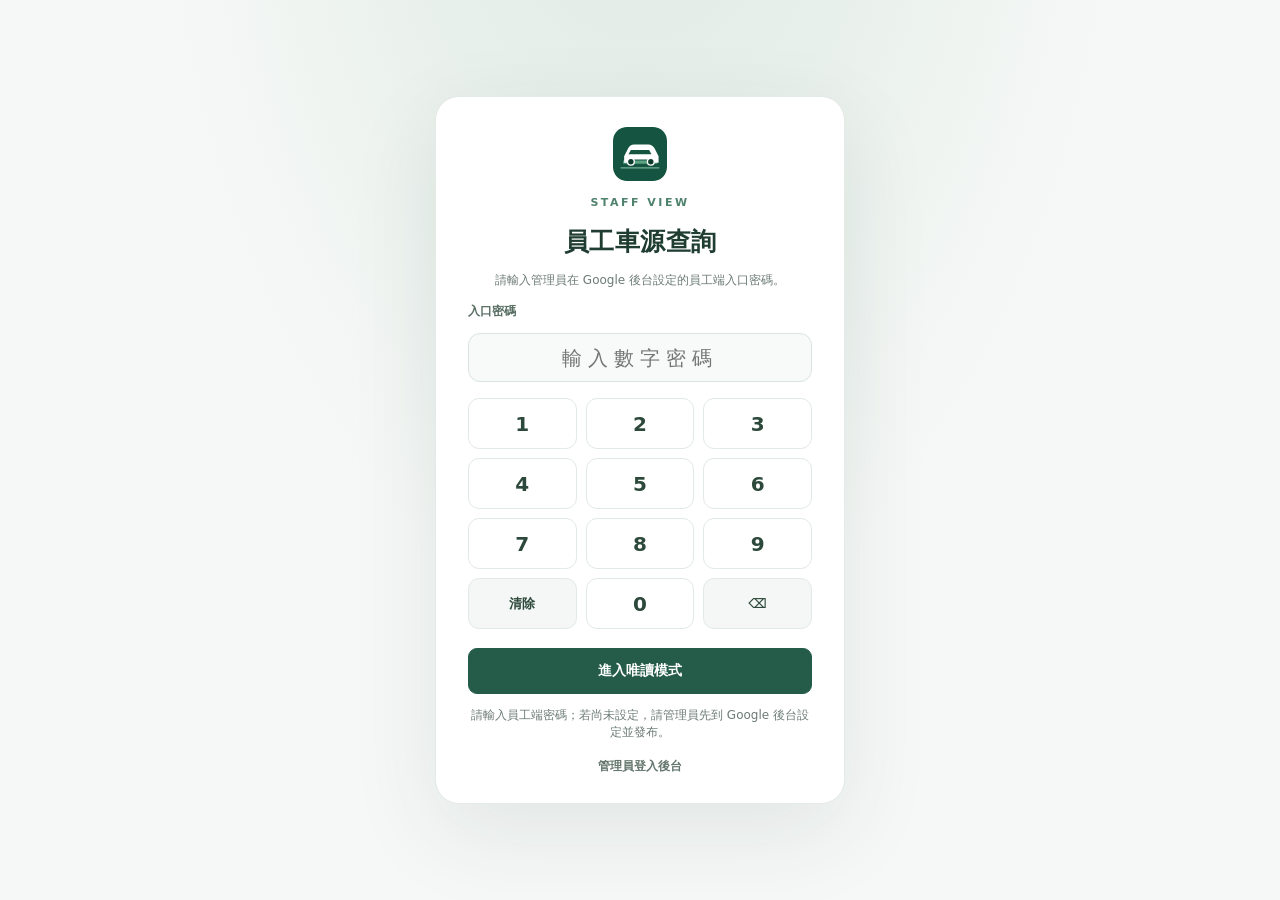
==== commit 799947c8: "ERP V4.12: reference current logo file on staff login and toolbar" ====
--- a/index.html
+++ b/index.html
@@ -2,7 +2,7 @@
 <meta charset="utf-8"><meta name="viewport" content="width=device-width,initial-scale=1,viewport-fit=cover">
 <meta name="theme-color" content="#173c31"><meta name="description" content="車行 ERP 唯讀車源與貸款試算">
 <title>車行 ERP｜員工查車</title><link rel="icon" type="image/svg+xml" href="assets/favicon.svg">
-<link rel="stylesheet" href="assets/style.css?v=4.8"><link rel="manifest" href="manifest.webmanifest"><link rel="apple-touch-icon" href="assets/apple-touch-icon.png"><script defer src="site-config.js"></script><script defer src="assets/staff.js?v=4.8"></script>
+<link rel="stylesheet" href="assets/style.css?v=4.8"><link rel="manifest" href="manifest.webmanifest"><link rel="apple-touch-icon" href="assets/apple-touch-icon.png"><script defer src="site-config.js"></script><script defer src="assets/staff.js?v=4.8"></script><script defer src="assets/staff-photo-download.js?v=4.11.0"></script>
 <script>
 window.addEventListener('error', function(ev) {
   var msg=document.getElementById('message'), count=document.getElementById('result-count');
@@ -25,7 +25,7 @@
 </script></head><body>
 <section id="staff-gate" class="staff-gate" aria-label="員工端入口密碼">
  <form id="staff-gate-form" class="staff-gate-panel" autocomplete="off">
-  <img class="erp410-gate-logo" src="assets/company-logo.svg?v=4.10" alt="車行 ERP Logo" width="54" height="54" style="display:block;border-radius:14px;object-fit:contain;margin:auto"><p class="eyebrow">STAFF VIEW</p><h1>員工車源查詢</h1>
+  <img class="erp410-gate-logo erp412-logo" src="assets/company-logo.svg?v=4.12.0" alt="車行 ERP Logo" width="54" height="54" style="display:block;border-radius:14px;object-fit:contain;margin:auto"><p class="eyebrow">STAFF VIEW</p><h1>員工車源查詢</h1>
   <p class="small-muted">請輸入管理員在 Google 後台設定的員工端入口密碼。</p>
   <label for="staff-gate-pass">入口密碼</label>
   <input type="password" id="staff-gate-pass" required inputmode="none" pattern="[0-9]+" autocomplete="off" aria-label="數字入口密碼" placeholder="輸入數字密碼">
@@ -42,7 +42,7 @@
 </section>
 <div id="staff-app" class="hidden">
 <header class="staff-header"><div class="staff-shell staff-header-in">
-  <a href="./" class="identity identity-link"><img class="erp410-header-logo" src="assets/company-logo.svg?v=4.10" alt="車行 ERP Logo" width="45" height="45" style="display:block;border-radius:13px;object-fit:contain"><div><strong id="staff-brand">車行 ERP</strong><small>STAFF INVENTORY · READ ONLY</small></div></a>
+  <a href="./" class="identity identity-link"><img class="erp410-header-logo erp412-logo" src="assets/company-logo.svg?v=4.12.0" alt="車行 ERP Logo" width="45" height="45" style="display:block;border-radius:13px;object-fit:contain"><div><strong id="staff-brand">車行 ERP</strong><small>STAFF INVENTORY · READ ONLY</small></div></a>
   <nav class="header-actions"><a href="#" class="small-link" id="staff-admin-link" aria-disabled="true">登入後台</a><button type="button" class="small-link" id="staff-logout" style="border:0;background:transparent;cursor:pointer">離開唯讀</button><span class="chip">唯讀模式</span></nav>
 </div></header>
 <main class="staff-shell staff-main">
